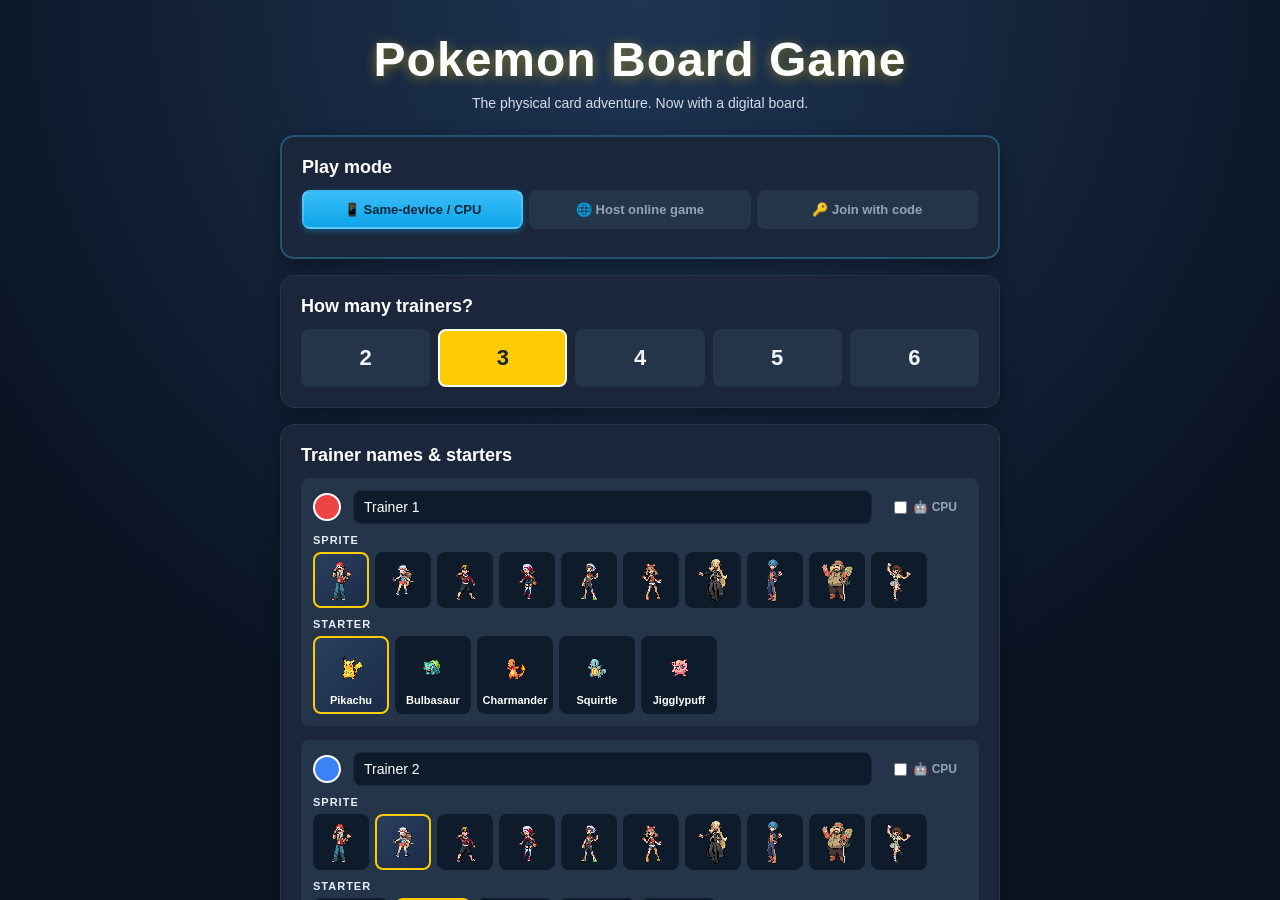
==== index.html @ 0047d7bb "Game flow: legendary spawns, weather, crits, shinies, catch streaks Five new systems aimed at making" ====
<!doctype html>
<html lang="en">
<head>
<meta charset="utf-8" />
<meta name="viewport" content="width=device-width, initial-scale=1, viewport-fit=cover" />
<title>Pokemon Board Game</title>
<link rel="stylesheet" href="styles.css" />
</head>
<body>

<!-- Floating weather banner — toggled by GameUI.renderWeatherBanner() -->
<div id="weatherBanner" hidden>
  <span id="weatherLabel"></span>
  <span class="wx-turns" id="weatherTurns"></span>
</div>

<div id="app" class="screen-setup">

  <!-- =====================  SETUP SCREEN  ===================== -->
  <section id="setup" class="setup">
    <header class="setup-header">
      <h1>Pokemon Board Game</h1>
      <p class="tagline">The physical card adventure. Now with a digital board.</p>
    </header>

    <div class="setup-card mp-card">
      <h2>Play mode</h2>
      <div class="mp-tabs">
        <button type="button" class="mp-tab active" data-mode="local">📱 Same-device / CPU</button>
        <button type="button" class="mp-tab" data-mode="host">🌐 Host online game</button>
        <button type="button" class="mp-tab" data-mode="join">🔑 Join with code</button>
      </div>
      <div id="mpJoinPanel" class="mp-panel" hidden>
        <p class="hint">Enter the 4-letter room code shared by the host.</p>
        <input type="text" id="mpJoinCode" class="mp-code-input" placeholder="ABCD" maxlength="4" />
        <button id="mpJoinBtn" class="primary-btn">Join room</button>
        <p class="hint" id="mpJoinStatus"></p>
      </div>
      <div id="mpHostPanel" class="mp-panel" hidden>
        <p class="hint">You'll get a 4-letter code to share with the other trainers. Up to 6 players (mix human + CPU).</p>
      </div>
    </div>

    <div class="setup-card">
      <h2>How many trainers?</h2>
      <div class="player-count-buttons" id="playerCountButtons">
        <button class="count-btn" data-count="2">2</button>
        <button class="count-btn active" data-count="3">3</button>
        <button class="count-btn" data-count="4">4</button>
        <button class="count-btn" data-count="5">5</button>
        <button class="count-btn" data-count="6">6</button>
      </div>
    </div>

    <div class="setup-card">
      <h2>Trainer names &amp; starters</h2>
      <div id="trainerSetup" class="trainer-setup"></div>
    </div>

    <div class="setup-card">
      <h2>Options</h2>
      <label class="row">
        <input type="checkbox" id="optMusic" checked />
        <span>Background music per area</span>
      </label>
      <label class="row">
        <input type="checkbox" id="optSfx" checked />
        <span>Sound effects (encounters, hits, captures)</span>
      </label>
    </div>

    <div class="setup-actions">
      <button id="loadSaveBtn" class="ghost-btn">Resume last game</button>
      <button id="hallOfFameBtn" class="ghost-btn">Hall of Fame</button>
      <button id="setupFullscreenBtn" class="ghost-btn">⛶ Fullscreen</button>
      <button id="startGameBtn" class="primary-btn">Start adventure</button>
    </div>
  </section>

  <!-- =====================  GAME SCREEN  ===================== -->
  <section id="game" class="game" hidden>
    <div class="topbar">
      <div class="topbar-left">
        <span class="area-pill" id="areaPill">Pallet Town</span>
        <span class="turn-pill" id="turnPill">Turn 1</span>
        <span id="mpRoomPill" class="mp-room-pill" hidden>🌐 <strong id="mpRoomCode"></strong></span>
      </div>
      <div class="topbar-center"></div>
      <div class="topbar-right">
        <button id="fullscreenBtn" class="icon-btn" title="Toggle fullscreen">⛶</button>
        <button id="audioToggle" class="icon-btn" title="Toggle music">♪</button>
        <button id="saveBtn" class="icon-btn" title="Save game">💾</button>
        <button id="quitBtn" class="icon-btn" title="Quit to setup">✕</button>
      </div>
    </div>

    <div class="main">
      <div class="board-pane" id="boardPane">
        <div id="boardWrap" class="board-wrap">
          <svg id="boardSvg" class="board-svg" viewBox="0 0 1000 1000" preserveAspectRatio="xMidYMid meet"></svg>
        </div>
        <div id="mpWaitingBanner" class="mp-waiting" hidden></div>
      </div>

      <aside class="side-pane">
        <div class="trainer-panels" id="trainerPanels"></div>

        <div class="actions" id="actionsBar">
          <button id="rollMoveBtn" class="primary-btn">🎲 Roll the dice</button>
        </div>
        <!-- Manual dice row kept hidden so any code paths that reference it
             still resolve without errors. -->
        <div id="manualDiceRow" hidden>
          <button class="dice-btn" data-roll="1">1</button>
          <button class="dice-btn" data-roll="2">2</button>
          <button class="dice-btn" data-roll="3">3</button>
          <button class="dice-btn" data-roll="4">4</button>
          <button class="dice-btn" data-roll="5">5</button>
          <button class="dice-btn" data-roll="6">6</button>
        </div>
      </aside>
    </div>

    <!-- Hidden but kept for backward-compat with GameUI.log() calls -->
    <div class="logbar" id="logbar" hidden>
      <div class="log" id="log"></div>
    </div>
    <!-- End turn button hidden — auto-advances now -->
    <button id="endTurnBtn" hidden>End turn</button>
    <!-- Per-player card / partyGrid / inv lists — kept hidden for code paths
         that reference them while we transition. -->
    <div hidden>
      <div id="currentPlayerCard"></div>
      <div id="playerStrip"></div>
      <div id="partyGrid"></div>
      <ul id="itemList"></ul>
      <ul id="ballList"></ul>
      <span id="partyCount"></span>
    </div>
  </section>

  <!-- =====================  ENCOUNTER MODAL  ===================== -->
  <div id="encounterModal" class="modal" hidden>
    <div class="modal-card encounter-card">
      <div class="encounter-flash" id="encounterFlash"></div>
      <h2 id="encounterTitle">A wild Pokemon appeared!</h2>
      <div class="encounter-stage">
        <img id="encounterSprite" class="wild-sprite" alt="" />
        <div class="encounter-name" id="encounterName"></div>
        <div class="encounter-types" id="encounterTypes"></div>
        <div id="ballThrowAnim" class="ball-throw" hidden></div>
        <div id="diceRollAnim" class="dice-roll" hidden>?</div>
      </div>
      <div class="encounter-actions">
        <div class="catch-rate-display" id="catchRateDisplay"></div>
        <h3>Throw a ball</h3>
        <div class="ball-row" id="ballRow"></div>
        <button id="encounterAutoRollBtn" class="primary-btn">🎲 Roll the dice</button>
        <button id="encounterFleeBtn" class="ghost-btn">Run away</button>
      </div>
      <div id="encounterResult" class="encounter-result"></div>
    </div>
  </div>

  <!-- =====================  BATTLE MODAL  ===================== -->
  <div id="battleModal" class="modal" hidden>
    <div class="modal-card battle-card">
      <div class="battle-header">
        <img id="battleLeaderSprite" class="battle-leader-sprite" alt="" hidden />
        <div class="battle-header-text">
          <h2 id="battleTitle">Battle</h2>
          <span id="battleSubtitle" class="hint"></span>
        </div>
      </div>

      <div class="battle-arena">
        <div class="combatant opponent">
          <div class="hp-bar">
            <div class="hp-name" id="oppName"></div>
            <div class="hp-track"><div class="hp-fill" id="oppHpFill"></div></div>
            <div class="hp-text" id="oppHpText"></div>
          </div>
          <img id="oppSprite" class="battle-sprite front" alt="" />
        </div>
        <div class="combatant player">
          <img id="playerSprite" class="battle-sprite back" alt="" />
          <div class="hp-bar">
            <div class="hp-name" id="playerName"></div>
            <div class="hp-track"><div class="hp-fill" id="playerHpFill"></div></div>
            <div class="hp-text" id="playerHpText"></div>
          </div>
        </div>
      </div>

      <div class="battle-message" id="battleMessage">Choose a move.</div>

      <div class="battle-actions">
        <div class="move-row" id="moveRow"></div>
        <div class="battle-controls">
          <button id="switchBtn" class="ghost-btn">Switch Pokemon</button>
          <button id="useItemBtn" class="ghost-btn">Use item</button>
          <button id="forfeitBtn" class="ghost-btn">Forfeit</button>
        </div>
        <div id="battleDicePrompt" class="battle-dice" hidden>
          <p class="dice-prompt-text" id="dicePromptText"></p>
          <div class="dice-row big" id="battleDiceRow">
            <button class="dice-btn" data-roll="1">1</button>
            <button class="dice-btn" data-roll="2">2</button>
            <button class="dice-btn" data-roll="3">3</button>
            <button class="dice-btn" data-roll="4">4</button>
            <button class="dice-btn" data-roll="5">5</button>
            <button class="dice-btn" data-roll="6">6</button>
          </div>
        </div>
      </div>

      <div class="battle-team" id="battleTeam"></div>
    </div>
  </div>

  <!-- =====================  TILE INFO MODAL  ===================== -->
  <div id="tileModal" class="modal" hidden>
    <div class="modal-card tile-card">
      <h2 id="tileTitle"></h2>
      <p id="tileDescription"></p>
      <div id="tileBody"></div>
      <div class="tile-actions">
        <button id="tileResolveBtn" class="primary-btn">Resolve</button>
      </div>
    </div>
  </div>

  <!-- =====================  BRANCH MODAL  ===================== -->
  <div id="branchModal" class="modal" hidden>
    <div class="modal-card branch-card">
      <h2>Pick your path</h2>
      <p>The road forks. Both reconverge later but the journey is different.</p>
      <div id="branchOptions" class="branch-options"></div>
    </div>
  </div>

  <!-- =====================  TRADE MODAL  ===================== -->
  <div id="tradeModal" class="modal" hidden>
    <div class="modal-card trade-card">
      <h2>Trade Pokemon</h2>
      <div class="trade-row">
        <div class="trade-half">
          <h3 id="tradeFromName"></h3>
          <p class="hint">Choose one of your Pokemon to offer</p>
          <div id="tradeFromParty" class="party-grid"></div>
        </div>
        <div class="trade-arrows">⇄</div>
        <div class="trade-half">
          <h3>Trade with</h3>
          <div id="tradeTargetSelect" class="trainer-select"></div>
          <p class="hint" id="tradeTargetHint">Pick who to trade with</p>
          <div class="trade-offer-tabs" id="tradeOfferTabs" hidden>
            <button type="button" class="trade-tab active" data-offer="pokemon">Pokemon</button>
            <button type="button" class="trade-tab" data-offer="items">Items / Balls</button>
          </div>
          <div id="tradeTargetParty" class="party-grid"></div>
          <div id="tradeTargetItems" class="item-grid" hidden></div>
        </div>
      </div>
      <div class="trade-actions">
        <button id="tradeCancelBtn" class="ghost-btn">Skip trade</button>
        <button id="tradeForceBtn" class="ghost-btn">Force trade</button>
        <button id="tradeConfirmBtn" class="primary-btn" disabled>Confirm trade</button>
      </div>
    </div>
  </div>

  <!-- ============= TRADE CONFIRM (two-player) ============= -->
  <div id="tradeConfirmModal" class="modal" hidden>
    <div class="modal-card trade-confirm-card">
      <h2 id="tradeConfirmTitle">Are you sure?</h2>
      <p class="hint" id="tradeConfirmSummary"></p>
      <div class="trade-confirm-stage">
        <div class="trade-confirm-side" id="tradeConfirmFromSide"></div>
        <div class="trade-confirm-arrow">⇄</div>
        <div class="trade-confirm-side" id="tradeConfirmTargetSide"></div>
      </div>
      <p class="trade-confirm-note" id="tradeConfirmNote">Both trainers must accept. Either side can decline.</p>
      <div class="trade-confirm-actions">
        <button id="tradeConfirmCancelBtn" class="ghost-btn">Cancel trade</button>
        <button id="tradeConfirmGoBtn" class="primary-btn" disabled>Confirming in 3s</button>
      </div>
    </div>
  </div>

  <!-- =====================  PVP CHOOSE PRIZE  ===================== -->
  <div id="pvpModal" class="modal" hidden>
    <div class="modal-card pvp-card">
      <h2>Trainer battle</h2>
      <p id="pvpIntro"></p>
      <div class="pvp-section">
        <h3>Pick the prize Pokemon</h3>
        <p class="hint">If you lose, this Pokemon goes to your opponent.</p>
        <div id="pvpPrizePicker" class="party-grid"></div>
      </div>
      <div class="pvp-actions">
        <button id="pvpStartBtn" class="primary-btn" disabled>Begin battle</button>
        <button id="pvpCancelBtn" class="ghost-btn">Cancel</button>
      </div>
    </div>
  </div>

  <!-- =====================  EVOLUTION PICKER  ===================== -->
  <div id="evolvePickerModal" class="modal" hidden>
    <div class="modal-card evolve-picker-card">
      <h2>Rare Candy · Pick a Pokemon to evolve or boost</h2>
      <p class="hint">Pokemon with a next evolution evolve. Pokemon that have peaked get a +25% HP / move power boost (stackable).</p>
      <div id="evolvePickerGrid" class="evolve-grid"></div>
      <div class="modal-actions">
        <button id="evolvePickerCancel" class="ghost-btn">Cancel</button>
      </div>
    </div>
  </div>

  <!-- =====================  EVOLUTION ANIMATION  ===================== -->
  <div id="evolveAnimModal" class="modal" hidden>
    <div class="modal-card evolve-anim-card">
      <h2 id="evolveAnimTitle">What?</h2>
      <div class="evolve-stage">
        <div class="evolve-sprite-wrap">
          <img id="evolveSpriteBefore" class="evolve-sprite" alt="" />
          <img id="evolveSpriteAfter" class="evolve-sprite evolve-sprite-after" alt="" />
          <div class="evolve-flash"></div>
        </div>
        <div id="evolveAnimMessage" class="evolve-anim-message"></div>
      </div>
    </div>
  </div>

  <!-- =====================  TILE EDITOR  ===================== -->
  <div id="tileEditModal" class="modal" hidden>
    <div class="modal-card tile-edit-card">
      <h2 id="tileEditTitle">Edit tile</h2>
      <p class="hint" id="tileEditHint"></p>
      <div class="tile-edit-grid">
        <label>Type
          <select id="tileEditType">
            <option value="pokemon">Wild encounter (random)</option>
            <option value="specific">Specific Pokemon</option>
            <option value="item">Item (draw 2)</option>
            <option value="pokeball">Pokeball (draw 3)</option>
            <option value="masterball">Master Ball</option>
            <option value="trade">Trade</option>
            <option value="pokecentre">Pokemon Center (heal)</option>
            <option value="fainted">Fainted (back to PC)</option>
            <option value="gym">Gym battle</option>
            <option value="battle">PvP battle</option>
            <option value="branch">Branch (path fork)</option>
          </select>
        </label>
        <label>Area
          <select id="tileEditArea">
            <option value="pallet">Pallet Town</option>
            <option value="seafoam">Seafoam Islands</option>
            <option value="safari">Safari Zone</option>
            <option value="temple">Ancient Temple</option>
          </select>
        </label>
        <label id="tileEditSpeciesRow" hidden>Specific Pokemon
          <select id="tileEditSpecies"></select>
        </label>
        <label id="tileEditLeaderRow" hidden>Gym Leader
          <select id="tileEditLeader">
            <option value="brock">Brock</option>
            <option value="misty">Misty</option>
            <option value="blaine">Blaine</option>
            <option value="giovanni">Giovanni</option>
          </select>
        </label>
        <label id="tileEditBranchRow" hidden>Branch target tile IDs (comma sep, 2 IDs)
          <input id="tileEditBranchTo" type="text" placeholder="e.g. 36, 41" />
        </label>
        <label id="tileEditBranchLabelsRow" hidden>Branch labels (comma sep)
          <input id="tileEditBranchLabels" type="text" placeholder="Lower path, Upper path" />
        </label>
        <label>joinNext (skip to this tile after, optional)
          <input id="tileEditJoinNext" type="number" placeholder="e.g. 46" />
        </label>
        <label>Position X / Y
          <span style="display:flex;gap:6px;">
            <input id="tileEditX" type="number" style="width:80px;" />
            <input id="tileEditY" type="number" style="width:80px;" />
          </span>
        </label>
      </div>
      <div class="modal-actions">
        <button id="tileEditDelete" class="ghost-btn" style="color:#f87171;">Delete tile</button>
        <button id="tileEditCancel" class="ghost-btn">Cancel</button>
        <button id="tileEditSave" class="primary-btn">Save</button>
      </div>
    </div>
  </div>

  <!-- =====================  HALL OF FAME  ===================== -->
  <div id="hofModal" class="modal" hidden>
    <div class="modal-card hof-card">
      <h2>Hall of Fame</h2>
      <div id="hofList" class="hof-list"></div>
      <div class="hof-actions">
        <button id="hofCloseBtn" class="primary-btn">Close</button>
      </div>
    </div>
  </div>

  <!-- =====================  ITEM PICKER  ===================== -->
  <div id="itemPickerModal" class="modal" hidden>
    <div class="modal-card item-picker-card">
      <h2 id="itemPickerTitle">Pick an item</h2>
      <p class="hint" id="itemPickerHint"></p>
      <div id="itemPickerGrid" class="item-grid"></div>
      <div class="modal-actions">
        <button id="itemPickerCancel" class="ghost-btn">Cancel</button>
      </div>
    </div>
  </div>

  <!-- =====================  CARD DRAW REVEAL  ===================== -->
  <div id="drawModal" class="modal" hidden>
    <div class="modal-card draw-card">
      <h2 id="drawTitle">You drew...</h2>
      <div id="drawReveal" class="draw-reveal"></div>
      <div class="modal-actions">
        <button id="drawContinueBtn" class="primary-btn">Continue</button>
      </div>
    </div>
  </div>

  <!-- =====================  RELEASE / GOODBYE  ===================== -->
  <div id="releaseModal" class="modal" hidden>
    <div class="modal-card release-card">
      <h2 id="releaseTitle">Say goodbye?</h2>
      <div class="release-stage">
        <div class="release-sparkle"></div>
        <img id="releaseSprite" class="release-sprite" alt="" />
        <div class="release-tear">💧</div>
      </div>
      <p class="release-message" id="releaseMessage"></p>
      <div class="release-reward" id="releaseReward"></div>
      <div id="releaseBonus" class="release-bonus" hidden></div>
      <div class="release-actions">
        <button id="releaseCancelBtn" class="ghost-btn">Keep them</button>
        <button id="releaseGoBtn" class="primary-btn release-go">Release</button>
      </div>
    </div>
  </div>

  <!-- =====================  OUT OF BALLS POPUP  ===================== -->
  <div id="noBallsModal" class="modal" hidden>
    <div class="modal-card no-balls-card">
      <h2>🥲 Out of Pokeballs!</h2>
      <p class="no-balls-message" id="noBallsMessage"></p>
    </div>
  </div>

  <!-- =====================  FAINTED POPUP  ===================== -->
  <div id="faintedModal" class="modal" hidden>
    <div class="modal-card fainted-card">
      <h2>💔 All Pokemon fainted!</h2>
      <div class="fainted-stage">
        <img id="faintedSprite" class="fainted-sprite" alt="" />
        <div class="fainted-label">× FAINTED ×</div>
      </div>
      <p class="fainted-message" id="faintedMessage"></p>
    </div>
  </div>

  <!-- =====================  VICTORY  ===================== -->
  <div id="victoryModal" class="modal" hidden>
    <div class="modal-card victory-card">
      <h1>HALL OF FAME</h1>
      <p class="winner-name" id="winnerName"></p>
      <p class="hint">Defeated Giovanni and entered the Hall of Fame</p>
      <div class="winner-team" id="winnerTeam"></div>
      <div class="modal-actions">
        <button id="victoryContinueBtn" class="primary-btn">Return to title</button>
      </div>
    </div>
  </div>

</div>

<audio id="bgMusic" loop preload="none"></audio>
<audio id="sfx" preload="none"></audio>

<script src="js/data.js"></script>
<script src="js/state.js"></script>
<script src="js/audio.js"></script>
<script src="js/board.js"></script>
<script src="js/ui.js"></script>
<script src="js/encounter.js"></script>
<script src="js/battle.js"></script>
<script src="js/items.js"></script>
<script src="js/trade.js"></script>
<script src="js/game.js"></script>
<script src="js/cpu.js"></script>
<script src="js/mp.js"></script>
<script src="js/main.js"></script>

</body>
</html>
---- styles.css ----
/* =========================================================
   POKEMON BOARD GAME
   Local web app served on port 5995
   No external CSS dependencies. One stylesheet.
========================================================= */

:root {
  --bg: #0d1b2a;
  --bg-2: #1b263b;
  --bg-3: #243549;
  --ink: #f1f5f9;
  --ink-dim: #94a3b8;
  --pop: #ffcb05;
  --pop-2: #3b4cca;
  --pop-3: #cc0000;
  --grass: #78c850;
  --water: #6890f0;
  --fire: #f08030;
  --electric: #f8d030;
  --psychic: #f85888;
  --ice: #98d8d8;
  --rock: #b8a038;
  --ground: #e0c068;
  --bug: #a8b820;
  --ghost: #705898;
  --dragon: #7038f8;
  --dark: #705848;
  --steel: #b8b8d0;
  --fairy: #ee99ac;
  --normal: #a8a878;
  --poison: #a040a0;
  --fighting: #c03028;
  --flying: #a890f0;
  --pallet: #7ed957;
  --seafoam: #5bc0eb;
  --safari: #d9a85c;
  --temple: #a86fce;
  --shadow: 0 6px 18px rgba(0,0,0,0.35);
  --shadow-2: 0 10px 28px rgba(0,0,0,0.45);
  --radius: 14px;
  --radius-sm: 8px;
  --font-display: 'Press Start 2P', 'Courier New', monospace;
  --font-body: -apple-system, BlinkMacSystemFont, 'Segoe UI', Roboto, sans-serif;
}

* { box-sizing: border-box; }
html, body { margin: 0; padding: 0; height: 100%; }
[hidden] { display: none !important; }
body {
  background: radial-gradient(circle at 50% 0%, #1e3554 0%, #0a1322 70%);
  color: var(--ink);
  font-family: var(--font-body);
  overflow: hidden;
}

/* Use dynamic viewport height (dvh) so the mobile / tablet URL bar doesn't
   clip the bottom of the layout. Falls back to vh on older browsers. */
#app {
  width: 100vw;
  height: 100vh;
  height: 100dvh;
  display: flex;
  flex-direction: column;
}

/* ============== SETUP SCREEN ============== */
.setup {
  width: 100%;
  height: 100%;
  display: flex;
  flex-direction: column;
  align-items: center;
  padding: 32px 16px calc(48px + env(safe-area-inset-bottom));
  overflow-y: auto;
  -webkit-overflow-scrolling: touch;
}
.setup-header { text-align: center; margin-bottom: 24px; }
.setup-header h1 {
  font-size: 48px;
  margin: 0 0 8px;
  color: #ffffff;
  text-shadow: 0 2px 12px rgba(255,203,5,0.45);
  letter-spacing: 1px;
}
.tagline { color: #d4dceb; margin: 0; font-size: 14px; }

.setup-card {
  width: min(720px, 92vw);
  background: var(--bg-2);
  border: 1px solid var(--bg-3);
  border-radius: var(--radius);
  padding: 20px;
  margin-bottom: 16px;
  box-shadow: var(--shadow);
}
.setup-card h2 { margin: 0 0 12px; font-size: 18px; color: #ffffff; }
.setup-card .trainer-pick-section h4 { color: #e8eef7; }
.starter-pick span, .trainer-sprite-pick { color: #ffffff; }
.trainer-name-input { color: #ffffff !important; }

.player-count-buttons {
  display: flex;
  gap: 8px;
  flex-wrap: wrap;
}
.count-btn {
  flex: 1;
  min-width: 56px;
  padding: 14px 10px;
  background: var(--bg-3);
  color: var(--ink);
  border: 2px solid transparent;
  border-radius: var(--radius-sm);
  font-size: 22px;
  font-weight: bold;
  cursor: pointer;
  transition: all 0.15s;
}
.count-btn:hover { background: #2f4565; }
.count-btn.active {
  background: var(--pop);
  color: #1b263b;
  border-color: #fff;
}

.trainer-setup {
  display: flex;
  flex-direction: column;
  gap: 14px;
}
.trainer-row-v {
  background: var(--bg-3);
  padding: 12px;
  border-radius: var(--radius-sm);
  display: flex;
  flex-direction: column;
  gap: 10px;
}
.trainer-row-header { display: flex; align-items: center; gap: 12px; }
.trainer-color {
  width: 28px;
  height: 28px;
  border-radius: 50%;
  border: 2px solid #fff;
  flex-shrink: 0;
}
.trainer-name-input {
  flex: 1;
  background: var(--bg);
  border: 1px solid var(--bg-2);
  color: var(--ink);
  padding: 8px 10px;
  border-radius: var(--radius-sm);
  font-size: 14px;
}
.trainer-pick-section h4 {
  margin: 0 0 6px;
  font-size: 11px;
  color: var(--ink-dim);
  text-transform: uppercase;
  letter-spacing: 1px;
}
.trainer-sprite-grid, .starter-grid {
  display: flex;
  gap: 6px;
  flex-wrap: wrap;
}
.trainer-sprite-pick {
  background: var(--bg);
  border: 2px solid transparent;
  border-radius: var(--radius-sm);
  padding: 4px;
  cursor: pointer;
  width: 56px;
  height: 56px;
  display: flex;
  align-items: center;
  justify-content: center;
  transition: all 0.1s;
}
.trainer-sprite-pick:hover { background: #1c2f4a; transform: translateY(-2px); }
.trainer-sprite-pick.selected { border-color: var(--pop); background: linear-gradient(135deg, #2a3e5e, #1a2c47); }
.trainer-sprite-pick img { width: 100%; height: 100%; image-rendering: pixelated; object-fit: contain; }

.starter-pick {
  background: var(--bg);
  border: 2px solid transparent;
  border-radius: var(--radius-sm);
  padding: 6px;
  cursor: pointer;
  width: 76px;
  display: flex;
  flex-direction: column;
  align-items: center;
  gap: 2px;
  transition: all 0.1s;
}
.starter-pick:hover { background: #1c2f4a; transform: translateY(-2px); }
.starter-pick.selected { border-color: var(--pop); background: linear-gradient(135deg, #2a3e5e, #1a2c47); }
.starter-pick img { width: 48px; height: 48px; image-rendering: pixelated; object-fit: contain; }
.starter-pick span { font-size: 11px; font-weight: bold; }

/* Player card showing trainer sprite */
.cp-trainer-img {
  width: 56px;
  height: 56px;
  image-rendering: pixelated;
  background: rgba(0,0,0,0.3);
  border-radius: 8px;
  padding: 2px;
}
.player-chip-img { width: 22px; height: 22px; image-rendering: pixelated; vertical-align: middle; margin-right: 4px; }

.row { display: flex; align-items: center; gap: 10px; padding: 6px 0; }

.setup-actions {
  display: flex;
  gap: 12px;
  margin-top: 16px;
  width: min(720px, 92vw);
}
.primary-btn {
  flex: 1;
  background: linear-gradient(180deg, var(--pop) 0%, #ff8800 100%);
  color: #1b263b;
  font-size: 18px;
  font-weight: bold;
  border: none;
  padding: 16px;
  border-radius: var(--radius-sm);
  cursor: pointer;
  box-shadow: var(--shadow);
  transition: transform 0.1s;
}
.primary-btn:hover:not(:disabled) { transform: translateY(-2px); }
.primary-btn:disabled { opacity: 0.4; cursor: not-allowed; }

.ghost-btn {
  background: var(--bg-3);
  color: var(--ink);
  font-size: 14px;
  border: 1px solid #3a516e;
  padding: 12px 16px;
  border-radius: var(--radius-sm);
  cursor: pointer;
  transition: background 0.15s;
}
.ghost-btn:hover { background: #344a6a; }

.icon-btn {
  background: transparent;
  color: var(--ink);
  border: 1px solid var(--bg-3);
  width: 36px;
  height: 36px;
  border-radius: 50%;
  cursor: pointer;
  font-size: 16px;
  display: inline-flex;
  align-items: center;
  justify-content: center;
}
.icon-btn:hover { background: var(--bg-3); }

/* ============== GAME SCREEN ============== */
.game { display: flex; flex-direction: column; height: 100%; }
.topbar {
  height: 48px;
  background: linear-gradient(180deg, #18253a, #0e1828);
  display: flex;
  align-items: center;
  justify-content: space-between;
  padding: 0 12px;
  border-bottom: 1px solid var(--bg-3);
  flex-shrink: 0;
}
.topbar-left, .topbar-right { display: flex; gap: 10px; align-items: center; }
.game-title { font-weight: bold; color: var(--pop); letter-spacing: 0.5px; }
.area-pill, .turn-pill {
  padding: 4px 12px;
  border-radius: 999px;
  font-size: 12px;
  background: var(--bg-3);
  color: var(--ink);
}
.area-pill { background: linear-gradient(90deg, var(--pallet), var(--seafoam)); color: #102338; font-weight: bold; }

.main {
  flex: 1;
  display: grid;
  grid-template-columns: minmax(0, 1fr) 520px;
  overflow: hidden;
  min-height: 0;
}

/* BOARD PANE */
.board-pane {
  background: radial-gradient(circle at 50% 50%, #14253a 0%, #06101e 100%);
  padding: 16px;
  display: flex;
  align-items: center;
  justify-content: center;
  overflow: hidden;
  position: relative;
  cursor: pointer;
}
.board-pane.can-roll::after {
  content: "👆 Tap board to roll";
  position: absolute;
  bottom: 12px;
  left: 50%;
  transform: translateX(-50%);
  background: linear-gradient(180deg, var(--pop), #ff8800);
  color: var(--bg);
  padding: 6px 14px;
  border-radius: 99px;
  font-size: 12px;
  font-weight: bold;
  letter-spacing: 0.5px;
  pointer-events: none;
  box-shadow: 0 4px 12px rgba(255,156,0,0.45);
  animation: tapHint 1.4s ease-in-out infinite;
  z-index: 5;
}
@keyframes tapHint {
  0%, 100% { transform: translateX(-50%) translateY(0); opacity: 1; }
  50%      { transform: translateX(-50%) translateY(-4px); opacity: 0.75; }
}
.board-wrap {
  width: 100%;
  height: 100%;
  max-width: 100%;
  max-height: 100%;
  display: flex;
  align-items: center;
  justify-content: center;
}
.board-svg {
  width: 100%;
  height: 100%;
  display: block;
}

/* SIDE PANE — outer flex container; only the inner panel list scrolls,
   the action bar is always pinned at the bottom. */
.side-pane {
  background: linear-gradient(180deg, #14253a, #0e1828);
  border-left: 1px solid var(--bg-3);
  display: flex;
  flex-direction: column;
  overflow: hidden;
  padding: 10px;
  gap: 10px;
  min-height: 0;
}

.player-strip { display: flex; gap: 6px; flex-wrap: wrap; }
.player-chip {
  background: var(--bg-3);
  padding: 4px 10px;
  border-radius: 999px;
  font-size: 11px;
  border: 2px solid transparent;
  cursor: pointer;
  display: flex;
  align-items: center;
  gap: 6px;
}
.player-chip .dot { width: 10px; height: 10px; border-radius: 50%; }
.player-chip.active { border-color: var(--pop); background: linear-gradient(180deg, #2a3e5e, #1b2c47); }

.current-player {
  background: linear-gradient(135deg, #1d3556, #14253a);
  padding: 12px;
  border-radius: var(--radius);
  border: 1px solid var(--bg-3);
  display: flex;
  align-items: center;
  gap: 12px;
}
.cp-color { width: 32px; height: 32px; border-radius: 50%; border: 2px solid #fff; flex-shrink: 0; }
.cp-name { font-weight: bold; font-size: 16px; }
.cp-pos { font-size: 12px; color: var(--ink-dim); margin-top: 2px; }

.section-header { display: flex; justify-content: space-between; align-items: baseline; padding: 0 4px; }
.section-header h3 { margin: 0; font-size: 13px; color: var(--ink-dim); text-transform: uppercase; letter-spacing: 1px; }
.hint { font-size: 11px; color: var(--ink-dim); }

.party-grid {
  display: grid;
  grid-template-columns: repeat(3, 1fr);
  gap: 6px;
}
.party-card {
  background: linear-gradient(135deg, #2a3e5e, #1a2c47);
  border: 1px solid #3a516e;
  border-radius: var(--radius-sm);
  padding: 6px 4px 4px;
  text-align: center;
  cursor: pointer;
  transition: transform 0.1s;
  position: relative;
  min-height: 110px;
}
.party-card:hover { transform: translateY(-2px); border-color: var(--pop); }
.party-card:hover .pc-btn { opacity: 1; }
.party-card.fainted { opacity: 0.45; filter: grayscale(80%); }
.party-card.selected { border-color: var(--pop); box-shadow: 0 0 0 2px var(--pop); }
.party-card.battle-slot { border-color: var(--pop); box-shadow: inset 0 0 0 1px rgba(255,203,5,0.4); }
.party-card.battle-slot.empty { border-color: rgba(255,203,5,0.4); }
.battle-slot-badge {
  position: absolute;
  top: -6px;
  left: -6px;
  background: var(--pop);
  color: var(--bg);
  width: 18px;
  height: 18px;
  border-radius: 50%;
  font-size: 10px;
  font-weight: bold;
  display: flex;
  align-items: center;
  justify-content: center;
  z-index: 2;
  border: 1px solid var(--bg);
}
.pc-btn {
  background: rgba(0,0,0,0.6);
  color: #fff;
  border: 1px solid rgba(255,255,255,0.2);
  border-radius: 3px;
  font-size: 9px;
  padding: 2px 4px;
  cursor: pointer;
  opacity: 0;
  transition: opacity 0.15s, background 0.1s;
  display: flex;
  align-items: center;
  justify-content: center;
}
.pc-btn:hover { background: var(--pop); color: var(--bg); }
/* Drag handle and drag-drop visual state */
.party-card.draggable { cursor: grab; }
.party-card.draggable:active { cursor: grabbing; }
.drag-handle {
  position: absolute;
  top: 2px;
  right: 2px;
  color: rgba(255,255,255,0.4);
  font-size: 10px;
  letter-spacing: -1px;
  cursor: grab;
  pointer-events: none;
  opacity: 0;
  transition: opacity 0.15s;
  user-select: none;
}
.party-card:hover .drag-handle { opacity: 1; }
.party-card.dragging { opacity: 0.35; }
.party-card.drag-over {
  outline: 2px dashed var(--pop);
  outline-offset: 2px;
  background: linear-gradient(135deg, #3d5a82, #243d5e);
}
.pc-discard {
  position: absolute;
  bottom: 2px;
  right: 2px;
  width: 16px;
  height: 16px;
  background: rgba(220,38,38,0.7);
  font-size: 9px;
  z-index: 3;
}
.pc-discard:hover { background: #dc2626; }
.party-card img {
  width: 100%;
  height: 56px;
  object-fit: contain;
  image-rendering: pixelated;
}
.party-card .pc-name {
  font-size: 10px;
  font-weight: bold;
  margin-top: 2px;
  white-space: nowrap;
  overflow: hidden;
  text-overflow: ellipsis;
}
.party-card .pc-hp {
  height: 4px;
  background: #2a1d2e;
  border-radius: 2px;
  overflow: hidden;
  margin-top: 2px;
}
.party-card .pc-hp-fill {
  height: 100%;
  background: linear-gradient(90deg, #4ade80, #84cc16);
}
.party-card .pc-hp-fill.mid { background: linear-gradient(90deg, #facc15, #eab308); }
.party-card .pc-hp-fill.low { background: linear-gradient(90deg, #f87171, #dc2626); }
.party-card .pc-types {
  display: flex;
  gap: 2px;
  justify-content: center;
  margin-top: 2px;
}
.party-card .type-pill {
  font-size: 8px;
  padding: 1px 4px;
  border-radius: 4px;
  color: #fff;
  text-shadow: 0 1px 0 rgba(0,0,0,0.3);
}

.party-card.empty {
  background: rgba(255,255,255,0.04);
  border: 1px dashed #3a516e;
  cursor: default;
  display: flex;
  align-items: center;
  justify-content: center;
  color: var(--ink-dim);
  font-size: 18px;
}

.inventory { display: grid; grid-template-columns: 1fr 1fr; gap: 8px; }
.inventory-block {
  background: var(--bg-3);
  padding: 10px;
  border-radius: var(--radius-sm);
}
.inventory-block h4 {
  margin: 0 0 6px;
  font-size: 11px;
  color: var(--ink-dim);
  text-transform: uppercase;
  letter-spacing: 1px;
}
.inv-list { list-style: none; margin: 0; padding: 0; max-height: 140px; overflow-y: auto; }
.inv-list li {
  display: flex;
  justify-content: space-between;
  align-items: center;
  font-size: 12px;
  padding: 3px 0;
  border-bottom: 1px solid rgba(255,255,255,0.05);
}
.inv-list .inv-name {
  display: inline-flex;
  align-items: center;
  gap: 6px;
}
.inv-list .inv-sprite {
  width: 22px;
  height: 22px;
  image-rendering: pixelated;
  flex-shrink: 0;
}
.inv-list .count {
  background: var(--bg);
  padding: 1px 6px;
  border-radius: 99px;
  font-size: 11px;
  font-weight: bold;
}
.inv-list .use {
  background: var(--pop);
  color: var(--bg);
  border: none;
  padding: 2px 6px;
  border-radius: 4px;
  font-size: 10px;
  font-weight: bold;
  cursor: pointer;
  margin-left: 4px;
}

.actions {
  display: flex;
  flex-direction: column;
  gap: 8px;
  margin-top: auto;
}
.dice-row {
  display: flex;
  gap: 4px;
  flex-wrap: wrap;
}
.dice-row.big { gap: 8px; }
.dice-btn {
  background: linear-gradient(180deg, #fff, #d4d4d4);
  color: #1b263b;
  border: 2px solid #1b263b;
  border-radius: 8px;
  width: 38px;
  height: 38px;
  font-size: 16px;
  font-weight: bold;
  cursor: pointer;
  box-shadow: inset 0 -3px 0 rgba(0,0,0,0.15);
  transition: transform 0.08s;
}
.dice-row.big .dice-btn {
  width: 56px;
  height: 56px;
  font-size: 22px;
}
.dice-btn:hover { transform: translateY(-1px); }
.dice-btn:active { transform: translateY(1px); box-shadow: inset 0 1px 0 rgba(0,0,0,0.2); }
.dice-btn:disabled { opacity: 0.3; cursor: not-allowed; }

/* LOG BAR */
.logbar {
  height: 88px;
  background: linear-gradient(180deg, #0e1828, #050c16);
  border-top: 1px solid var(--bg-3);
  padding: 8px 12px;
  overflow-y: auto;
  flex-shrink: 0;
}
.log { font-size: 12px; line-height: 1.5; }
.log .entry { padding: 2px 0; }
.log .entry .actor { color: var(--pop); font-weight: bold; }
.log .entry .system { color: var(--ink-dim); font-style: italic; }
.log .entry.crit { color: var(--pop); }
.log .entry.win { color: #4ade80; font-weight: bold; }
.log .entry.lose { color: #f87171; }

/* ============== MODAL ============== */
.modal {
  position: fixed;
  inset: 0;
  background: rgba(0,0,0,0.7);
  backdrop-filter: blur(4px);
  display: flex;
  align-items: center;
  justify-content: center;
  z-index: 100;
  animation: modalIn 0.2s ease;
}
@keyframes modalIn {
  from { opacity: 0; }
  to { opacity: 1; }
}
.modal-card {
  background: linear-gradient(180deg, #1f3454, #14253a);
  border: 2px solid var(--pop);
  border-radius: var(--radius);
  padding: 24px;
  width: min(640px, 92vw);
  max-height: 90vh;
  overflow-y: auto;
  box-shadow: var(--shadow-2);
  animation: cardIn 0.25s cubic-bezier(0.34, 1.56, 0.64, 1);
}
@keyframes cardIn {
  from { transform: scale(0.9) translateY(20px); opacity: 0; }
  to { transform: scale(1) translateY(0); opacity: 1; }
}
.modal-card h2 { margin-top: 0; color: var(--pop); }
.modal-actions, .tile-actions, .pvp-actions, .victory-card .modal-actions {
  display: flex;
  gap: 10px;
  margin-top: 16px;
  justify-content: flex-end;
}

/* ENCOUNTER */
.encounter-card { max-width: 560px; text-align: center; }
.encounter-flash {
  position: absolute;
  inset: 0;
  background: radial-gradient(circle, rgba(255,203,5,0.2) 0%, transparent 70%);
  pointer-events: none;
  animation: flash 1s ease;
}
@keyframes flash { 0% { opacity: 0; } 50% { opacity: 1; } 100% { opacity: 0; } }
.encounter-stage {
  position: relative;
  background: linear-gradient(180deg, #4a7c3a 0%, #2a4a1a 100%);
  background-size: cover;
  background-position: center;
  border: 3px solid var(--bg);
  border-radius: var(--radius);
  padding: 20px;
  margin: 16px 0;
  overflow: hidden;
  min-height: 220px;
}
/* Region backdrops — tile the texture and add gradient overlay for sprite contrast */
.encounter-stage.region-pallet {
  background-image: linear-gradient(180deg, rgba(50,100,40,0.0), rgba(20,60,15,0.3)), url('assets/grass2.png');
  background-repeat: repeat;
  background-size: auto;
}
.encounter-stage.region-seafoam {
  background-image: linear-gradient(180deg, rgba(40,80,150,0.0), rgba(10,30,80,0.4)), url('assets/water.png');
  background-repeat: repeat;
  background-size: auto;
}
.encounter-stage.region-safari {
  background-image: linear-gradient(180deg, rgba(80,60,30,0.0), rgba(50,30,10,0.3)), url('assets/cave2.png');
  background-repeat: repeat;
  background-size: auto;
}
.encounter-stage.region-temple {
  background-image: linear-gradient(180deg, rgba(20,30,80,0.2), rgba(5,10,40,0.5)), url('assets/night grass.png');
  background-repeat: repeat;
  background-size: auto;
}
.wild-sprite { filter: drop-shadow(0 6px 12px rgba(0,0,0,0.6)); }
/* Pokeball throw + wiggle animation */
.ball-throw {
  position: absolute;
  width: 32px;
  height: 32px;
  border-radius: 50%;
  background: linear-gradient(180deg, #ff3030 0%, #ff3030 48%, #1a1a1a 48%, #1a1a1a 52%, #f5f5f5 52%, #f5f5f5 100%);
  border: 2px solid #1a1a1a;
  box-shadow: 0 4px 8px rgba(0,0,0,0.4), inset 0 -2px 4px rgba(0,0,0,0.3), inset 0 2px 3px rgba(255,255,255,0.4);
  pointer-events: none;
  z-index: 5;
  bottom: 30px;
  left: 30px;
}
.ball-throw::after {
  content: '';
  position: absolute;
  top: 50%;
  left: 50%;
  width: 10px;
  height: 10px;
  margin: -5px 0 0 -5px;
  border-radius: 50%;
  background: #f5f5f5;
  border: 2px solid #1a1a1a;
  box-shadow: inset 0 0 0 1px #888;
}
@keyframes ballThrowArc {
  0%   { left: 30px; bottom: 30px; transform: rotate(0deg) scale(1); opacity: 0; }
  10%  { opacity: 1; }
  50%  { left: calc(50% - 16px); bottom: 70%; transform: rotate(540deg) scale(1.1); }
  100% { left: calc(50% - 16px); bottom: 50%; transform: rotate(1080deg) scale(1); opacity: 1; }
}
@keyframes ballWiggle {
  0%, 100% { transform: rotate(0deg); }
  25%      { transform: rotate(-30deg); }
  75%      { transform: rotate(30deg); }
}
@keyframes ballBreak {
  0%   { transform: scale(1); opacity: 1; }
  50%  { transform: scale(1.4); opacity: 0.8; }
  100% { transform: scale(2.2); opacity: 0; }
}
@keyframes ballGoldGlow {
  0%   { box-shadow: 0 0 4px #ffcb05, 0 4px 8px rgba(0,0,0,0.4); transform: scale(1); }
  60%  { box-shadow: 0 0 28px #ffcb05, 0 0 50px rgba(255,203,5,0.6), 0 4px 8px rgba(0,0,0,0.4); transform: scale(1.15); }
  100% { box-shadow: 0 0 16px #ffcb05, 0 0 32px rgba(255,203,5,0.4), 0 4px 8px rgba(0,0,0,0.4); transform: scale(1); }
}
.ball-throw.throwing {
  animation: ballThrowArc 0.4s ease-out forwards;
}
.ball-throw.wiggling {
  left: calc(50% - 16px);
  bottom: 50%;
  animation: ballWiggle 0.32s ease-in-out;
}
.ball-throw.caught {
  left: calc(50% - 16px);
  bottom: 50%;
  background: linear-gradient(180deg, #ffcb05 0%, #ffcb05 48%, #1a1a1a 48%, #1a1a1a 52%, #f5f5f5 52%, #f5f5f5 100%);
  animation: ballGoldGlow 0.6s ease-out forwards;
}
.ball-throw.broken {
  left: calc(50% - 16px);
  bottom: 50%;
  animation: ballBreak 0.4s ease-out forwards;
}

/* Dice roll animation overlay */
.dice-roll {
  position: absolute;
  top: 50%;
  right: 16px;
  left: auto;
  width: 72px;
  height: 72px;
  margin: -36px 0 0 0;
  background: linear-gradient(180deg, #ffffff 0%, #e0e0e0 100%);
  color: #1b263b;
  border: 4px solid #1b263b;
  border-radius: 14px;
  font-size: 44px;
  font-weight: 900;
  font-family: 'Press Start 2P', system-ui, monospace;
  display: flex;
  align-items: center;
  justify-content: center;
  box-shadow: 0 8px 20px rgba(0,0,0,0.5), inset 0 -4px 0 rgba(0,0,0,0.15);
  pointer-events: none;
  z-index: 10;
  text-shadow: 0 2px 0 rgba(0,0,0,0.1);
}
@keyframes diceTumble {
  0%   { transform: scale(0.4) rotate(0deg); opacity: 0; }
  20%  { transform: scale(1.1) rotate(180deg); opacity: 1; }
  40%  { transform: scale(0.95) rotate(360deg); }
  60%  { transform: scale(1.05) rotate(540deg); }
  80%  { transform: scale(0.98) rotate(720deg); }
  100% { transform: scale(1) rotate(720deg); }
}
@keyframes diceSettle {
  0%   { transform: scale(1.4); box-shadow: 0 0 32px var(--pop), 0 8px 20px rgba(0,0,0,0.5); }
  100% { transform: scale(1);   box-shadow: 0 0 16px var(--pop), 0 8px 20px rgba(0,0,0,0.5); }
}
.dice-roll.tumbling { animation: diceTumble 0.42s ease-out forwards; }
.dice-roll.settled {
  animation: diceSettle 0.18s ease-out forwards;
  background: linear-gradient(180deg, #ffcb05 0%, #ff8800 100%);
  color: #1b263b;
  border-color: #1b263b;
}

/* Wild Pokemon sprite — shrink into ball / escape off-frame */
@keyframes wildShrinkPoof {
  0%   { transform: scale(1) translate(0, 0); opacity: 1; filter: brightness(1); }
  30%  { transform: scale(0.6) translate(0, 30%); opacity: 0.9; filter: brightness(2) hue-rotate(-30deg); }
  70%  { transform: scale(0.15) translate(0, 50%); opacity: 0.5; filter: brightness(4) hue-rotate(-60deg); }
  100% { transform: scale(0) translate(0, 60%); opacity: 0; filter: brightness(6); }
}
@keyframes wildReappear {
  0%   { transform: scale(0); opacity: 0; }
  60%  { transform: scale(1.2); opacity: 1; }
  100% { transform: scale(1); opacity: 1; }
}
@keyframes wildRunOff {
  0%   { transform: translate(0, 0) scale(1); opacity: 1; }
  30%  { transform: translate(-10%, -8px) scale(1); opacity: 1; }
  100% { transform: translate(180%, -20px) scale(0.7) rotate(8deg); opacity: 0; }
}
.wild-sprite { transition: transform 0.2s; }
.wild-sprite.shrinking { animation: wildShrinkPoof 0.28s ease-in forwards; }
.wild-sprite.reappearing { animation: wildReappear 0.22s ease-out forwards; }
.wild-sprite.running-off { animation: wildRunOff 0.5s ease-in forwards; }
.wild-sprite {
  width: 144px;
  height: 144px;
  image-rendering: pixelated;
  filter: drop-shadow(0 4px 8px rgba(0,0,0,0.5));
}
.encounter-name { font-size: 22px; font-weight: bold; margin-top: 8px; }
.encounter-types { display: flex; gap: 4px; justify-content: center; margin-top: 4px; }
.type-pill {
  display: inline-block;
  padding: 2px 10px;
  border-radius: 99px;
  font-size: 11px;
  font-weight: bold;
  color: #fff;
  text-shadow: 0 1px 0 rgba(0,0,0,0.3);
  text-transform: uppercase;
}
.ball-row {
  display: flex;
  gap: 8px;
  justify-content: center;
  flex-wrap: wrap;
  margin: 12px 0;
}
.ball-btn {
  background: linear-gradient(180deg, var(--bg-3), var(--bg-2));
  color: var(--ink);
  border: 2px solid var(--bg);
  border-radius: 8px;
  padding: 8px 12px;
  cursor: pointer;
  display: flex;
  align-items: center;
  gap: 6px;
  font-size: 13px;
}
.ball-btn .ball-icon { width: 24px; height: 24px; border-radius: 50%; flex-shrink: 0; }
.ball-btn[data-ball="pokeball"] .ball-icon { background: linear-gradient(180deg, #f00 0%, #f00 50%, #fff 50%, #fff 100%); border: 1px solid #000; }
.ball-btn[data-ball="greatball"] .ball-icon { background: linear-gradient(180deg, #00f 0%, #00f 50%, #fff 50%, #fff 100%); border: 1px solid #000; }
.ball-btn[data-ball="ultraball"] .ball-icon { background: linear-gradient(180deg, #fc0 0%, #fc0 30%, #333 30%, #333 50%, #fff 50%, #fff 100%); border: 1px solid #000; }
.ball-btn[data-ball="masterball"] .ball-icon { background: linear-gradient(180deg, #a0f 0%, #a0f 50%, #fff 50%, #fff 100%); position: relative; border: 1px solid #000; }
.ball-btn.selected { border-color: var(--pop); background: linear-gradient(180deg, #2a3e5e, #1d3556); }
.ball-btn:disabled { opacity: 0.4; cursor: not-allowed; }
.catch-rate-display {
  background: var(--bg);
  padding: 8px;
  border-radius: 6px;
  font-size: 12px;
  margin-bottom: 8px;
}
.encounter-result {
  margin-top: 12px;
  font-size: 16px;
  font-weight: bold;
  min-height: 24px;
}
.encounter-result.caught { color: #4ade80; }
.encounter-result.missed { color: #f87171; }

/* BATTLE */
.battle-card { max-width: 760px; }
.battle-header {
  display: flex;
  align-items: center;
  gap: 12px;
  margin-bottom: 8px;
}
.battle-header-text { flex: 1; display: flex; flex-direction: column; gap: 2px; }
.battle-header-text h2 { margin: 0; }
.battle-leader-sprite {
  width: 64px;
  height: 64px;
  image-rendering: pixelated;
  filter: drop-shadow(0 3px 6px rgba(0,0,0,0.5));
  border-radius: 6px;
  background: linear-gradient(180deg, rgba(255,203,5,0.15), transparent);
  padding: 2px;
  flex-shrink: 0;
}
.victory-leader-sprite {
  width: 48px;
  height: 48px;
  image-rendering: pixelated;
  vertical-align: middle;
  margin-right: 8px;
  filter: drop-shadow(0 2px 4px rgba(0,0,0,0.5));
}
.victory-versus {
  display: flex;
  align-items: center;
  justify-content: center;
  gap: 12px;
  margin: 0 auto 8px;
}
.victory-vs-side {
  display: flex;
  flex-direction: column;
  align-items: center;
  gap: 4px;
}
.victory-vs-side img {
  width: 96px;
  height: 96px;
  image-rendering: pixelated;
  filter: drop-shadow(0 4px 8px rgba(0,0,0,0.5));
}
.victory-vs-side.defeated img { filter: drop-shadow(0 4px 8px rgba(0,0,0,0.5)) grayscale(0.5) brightness(0.7); }
.victory-vs-arrow { color: var(--pop); font-weight: bold; letter-spacing: 1px; font-size: 13px; }
.victory-color-dot { width: 48px; height: 48px; border-radius: 50%; display: inline-block; }

/* RELEASE / GOODBYE MODAL */
.release-card {
  max-width: 420px;
  text-align: center;
  border: 2px solid rgba(248,113,113,0.4);
}
.release-card h2 { margin: 0 0 4px; color: var(--pop); }
.release-stage {
  position: relative;
  margin: 16px auto;
  width: 160px;
  height: 160px;
  display: flex;
  align-items: center;
  justify-content: center;
  background: radial-gradient(circle at 50% 60%, rgba(255,255,255,0.06), transparent 70%);
  border-radius: 12px;
}
.release-sparkle {
  position: absolute;
  inset: 0;
  background:
    radial-gradient(circle at 20% 30%, rgba(255,255,255,0.5) 0, transparent 2px),
    radial-gradient(circle at 80% 20%, rgba(255,255,255,0.3) 0, transparent 2px),
    radial-gradient(circle at 70% 80%, rgba(255,255,255,0.4) 0, transparent 2px),
    radial-gradient(circle at 30% 75%, rgba(255,255,255,0.3) 0, transparent 2px);
  opacity: 0.6;
  animation: releaseSparkle 2.4s ease-in-out infinite;
  pointer-events: none;
}
@keyframes releaseSparkle {
  0%, 100% { opacity: 0.3; transform: scale(1); }
  50% { opacity: 0.7; transform: scale(1.05); }
}
.release-sprite {
  width: 128px;
  height: 128px;
  image-rendering: pixelated;
  filter: drop-shadow(0 6px 12px rgba(0,0,0,0.5));
  position: relative;
  z-index: 1;
}
.release-sprite.waving {
  animation: releaseWave 1.4s ease-in-out infinite;
  transform-origin: 50% 90%;
}
@keyframes releaseWave {
  0%   { transform: rotate(-6deg) translateY(0); }
  25%  { transform: rotate(6deg) translateY(-4px); }
  50%  { transform: rotate(-4deg) translateY(0); }
  75%  { transform: rotate(8deg) translateY(-2px); }
  100% { transform: rotate(-6deg) translateY(0); }
}
.release-tear {
  position: absolute;
  top: 35%;
  right: 22%;
  font-size: 20px;
  filter: drop-shadow(0 2px 3px rgba(0,0,0,0.4));
  animation: releaseTear 2.1s ease-in infinite;
  z-index: 2;
}
@keyframes releaseTear {
  0%   { transform: translateY(-8px); opacity: 0; }
  20%  { opacity: 1; }
  80%  { opacity: 1; }
  100% { transform: translateY(28px); opacity: 0; }
}
.release-message {
  color: var(--ink-dim);
  margin: 4px 0 8px;
  font-style: italic;
  font-size: 13px;
}
.release-reward {
  background: var(--bg-3);
  padding: 8px 12px;
  border-radius: 6px;
  font-weight: bold;
  color: var(--pop);
  margin: 12px auto 8px;
  display: inline-block;
}
.release-bonus {
  background: linear-gradient(180deg, var(--pop) 0%, #ff8800 100%);
  color: var(--bg);
  font-weight: bold;
  font-size: 12px;
  padding: 6px 10px;
  border-radius: 6px;
  margin: 0 auto 12px;
  display: inline-block;
}
.release-bonus-badge {
  background: rgba(0,0,0,0.25);
  color: #fff;
  padding: 2px 6px;
  border-radius: 4px;
  margin-right: 6px;
  font-size: 11px;
}
.release-actions {
  display: flex;
  gap: 10px;
  justify-content: center;
  margin-top: 12px;
}
.release-go {
  background: linear-gradient(180deg, #ef4444, #b91c1c);
  border-color: #b91c1c;
}
.release-go:hover { background: linear-gradient(180deg, #f87171, #dc2626); }

/* ===========================================================
   MULTI-TRAINER SIDE PANE  (final-product layout — immersive)
   =========================================================== */
.side-pane { padding: 12px; gap: 12px; }

.trainer-panels {
  display: flex;
  flex-direction: column;
  gap: 12px;
  flex: 1;
  min-height: 0;
  overflow-y: auto;
  padding-right: 4px;
}

.trainer-panel {
  background:
    radial-gradient(circle at 0% 0%, rgba(255,255,255,0.05), transparent 60%),
    linear-gradient(165deg, #1a2c47 0%, #0d1a2e 100%);
  border: 2px solid #1f3454;
  border-radius: 14px;
  padding: 14px 16px 14px;
  position: relative;
  transition: border-color 0.25s, box-shadow 0.25s, transform 0.25s;
  box-shadow: 0 4px 14px rgba(0,0,0,0.35), inset 0 1px 0 rgba(255,255,255,0.04);
}
.trainer-panel.active {
  border-color: var(--pop);
  background:
    radial-gradient(circle at 0% 0%, rgba(255,203,5,0.12), transparent 55%),
    linear-gradient(165deg, #2a3f64 0%, #142540 100%);
  animation: tpPulse 2.2s ease-in-out infinite;
}
@keyframes tpPulse {
  0%, 100% { box-shadow: 0 0 0 2px rgba(255,203,5,0.45), 0 6px 24px rgba(255,203,5,0.16), inset 0 1px 0 rgba(255,255,255,0.06); }
  50%      { box-shadow: 0 0 0 4px rgba(255,203,5,0.75), 0 10px 36px rgba(255,203,5,0.40), inset 0 1px 0 rgba(255,255,255,0.08); }
}

.tp-header {
  display: flex;
  align-items: center;
  gap: 12px;
  margin-bottom: 10px;
}
.tp-sprite {
  width: 56px;
  height: 56px;
  image-rendering: pixelated;
  border-radius: 8px;
  background: linear-gradient(180deg, rgba(255,255,255,0.06), rgba(0,0,0,0.35));
  padding: 2px;
  flex-shrink: 0;
  filter: drop-shadow(0 3px 5px rgba(0,0,0,0.55));
}
.tp-color { width: 56px; height: 56px; border-radius: 50%; border: 2px solid #fff; flex-shrink: 0; }
.tp-headinfo { flex: 1; min-width: 0; }
.tp-name {
  font-size: 17px;
  font-weight: bold;
  display: flex;
  align-items: center;
  gap: 8px;
  white-space: nowrap;
  overflow: hidden;
  text-overflow: ellipsis;
  letter-spacing: 0.2px;
}
.tp-active-tag {
  background: linear-gradient(180deg, var(--pop) 0%, #ff9d00 100%);
  color: var(--bg);
  font-size: 10px;
  padding: 2px 8px;
  border-radius: 99px;
  font-weight: bold;
  letter-spacing: 1px;
  animation: tpTagBlink 1.2s ease-in-out infinite;
  box-shadow: 0 2px 4px rgba(255,156,0,0.4);
}
.tp-cpu-tag {
  background: linear-gradient(180deg, #38bdf8, #0ea5e9);
  color: #04263a;
  font-size: 9px;
  padding: 2px 6px;
  border-radius: 99px;
  font-weight: bold;
  letter-spacing: 0.5px;
  box-shadow: 0 2px 4px rgba(14,165,233,0.4);
}
.tp-me-tag {
  background: linear-gradient(180deg, #4ade80, #16a34a);
  color: #04261a;
  font-size: 9px;
  padding: 2px 6px;
  border-radius: 99px;
  font-weight: bold;
  letter-spacing: 0.5px;
  box-shadow: 0 2px 4px rgba(22,163,74,0.4);
}
.trainer-panel.owned { border-color: rgba(74,222,128,0.45); }
.trainer-panel.owned.active { border-color: var(--pop); }

/* CPU toggle on setup screen */
.cpu-toggle {
  display: inline-flex;
  align-items: center;
  gap: 6px;
  cursor: pointer;
  background: var(--bg-3);
  padding: 4px 10px;
  border-radius: 99px;
  font-size: 12px;
  font-weight: bold;
  color: var(--ink-dim);
  transition: all 0.15s;
  user-select: none;
}
.cpu-toggle:hover { background: var(--bg-2); color: var(--ink); }
.cpu-toggle-input { margin: 0; accent-color: #0ea5e9; }
.trainer-row-v.is-cpu .cpu-toggle {
  background: linear-gradient(180deg, #38bdf8, #0ea5e9);
  color: #04263a;
  box-shadow: 0 2px 6px rgba(14,165,233,0.4);
}
@keyframes tpTagBlink {
  0%, 100% { opacity: 1; transform: scale(1); }
  50%      { opacity: 0.7; transform: scale(0.94); }
}
.tp-pos { font-size: 12px; color: var(--ink-dim); margin-top: 3px; }
.tp-counts { display: flex; gap: 6px; flex-shrink: 0; }
.tp-count-pill {
  background: linear-gradient(180deg, var(--bg-2), var(--bg));
  padding: 4px 10px;
  border-radius: 99px;
  font-size: 12px;
  font-weight: bold;
  color: var(--pop);
  border: 1px solid var(--bg-3);
}

.tp-party {
  display: grid;
  grid-template-columns: repeat(6, 1fr);
  gap: 6px;
  margin-bottom: 10px;
}
.tp-mon {
  background: linear-gradient(135deg, #2c4068, #16263f);
  border: 1px solid #3a516e;
  border-radius: 8px;
  padding: 4px 3px 3px;
  position: relative;
  cursor: pointer;
  text-align: center;
  min-height: 84px;
  display: flex;
  flex-direction: column;
  justify-content: space-between;
  transition: transform 0.12s, border-color 0.12s, box-shadow 0.12s;
  box-shadow: 0 2px 4px rgba(0,0,0,0.3);
}
.tp-mon:hover { transform: translateY(-2px); border-color: var(--pop); box-shadow: 0 4px 10px rgba(255,203,5,0.25); }
.tp-mon[draggable="true"] { touch-action: manipulation; }
.tp-mon.dragging {
  opacity: 0.6;
  transform: scale(1.06);
  box-shadow: 0 8px 22px rgba(255,203,5,0.55);
  z-index: 5;
  touch-action: none;
}
.tp-mon.drag-over {
  outline: 3px dashed var(--pop);
  outline-offset: 3px;
  background: linear-gradient(135deg, #3d5a82, #243d5e);
  transform: scale(1.04);
}
.tp-mon.fainted { opacity: 0.4; filter: grayscale(80%); }
.tp-mon.battle-slot {
  border-color: rgba(255,203,5,0.6);
  box-shadow: inset 0 0 0 1px rgba(255,203,5,0.35), 0 2px 4px rgba(0,0,0,0.3);
}
.tp-mon.empty {
  background: rgba(255,255,255,0.03);
  border: 1px dashed #2f4666;
  color: var(--ink-dim);
  font-size: 18px;
  cursor: default;
  display: flex;
  align-items: center;
  justify-content: center;
  box-shadow: none;
}
.tp-mon img {
  width: 100%;
  height: 56px;
  object-fit: contain;
  image-rendering: pixelated;
}
.tp-mon-name {
  font-size: 10px;
  font-weight: bold;
  white-space: nowrap;
  overflow: hidden;
  text-overflow: ellipsis;
  margin-top: 2px;
}
.tp-mon-hp {
  height: 4px;
  background: #2a1d2e;
  border-radius: 2px;
  overflow: hidden;
  margin-top: 2px;
}
.tp-mon-hp-fill {
  height: 100%;
  background: linear-gradient(90deg, #4ade80, #84cc16);
}
.tp-mon-hp-fill.mid { background: linear-gradient(90deg, #facc15, #eab308); }
.tp-mon-hp-fill.low { background: linear-gradient(90deg, #f87171, #dc2626); }
.tp-mon-slot {
  position: absolute;
  top: -5px;
  left: -5px;
  background: var(--pop);
  color: var(--bg);
  width: 18px;
  height: 18px;
  border-radius: 50%;
  font-size: 10px;
  font-weight: bold;
  display: flex;
  align-items: center;
  justify-content: center;
  z-index: 2;
  border: 1px solid var(--bg);
  box-shadow: 0 1px 3px rgba(0,0,0,0.5);
}
.tp-mon-x {
  position: absolute;
  bottom: 2px;
  right: 2px;
  width: 18px;
  height: 18px;
  padding: 0;
  background: rgba(220,38,38,0.7);
  color: #fff;
  border: none;
  border-radius: 4px;
  font-size: 10px;
  font-weight: bold;
  cursor: pointer;
  opacity: 0;
  transition: opacity 0.15s, background 0.1s;
}
.tp-mon:hover .tp-mon-x { opacity: 1; }
.tp-mon-x:hover { background: #dc2626; }

.tp-inv {
  display: grid;
  grid-template-columns: 1fr 1fr;
  gap: 10px;
}
.tp-inv-section {
  background: rgba(0,0,0,0.28);
  padding: 8px 10px;
  border-radius: 8px;
  min-height: 70px;
  border: 1px solid rgba(255,255,255,0.05);
}
.tp-inv-section h4 {
  margin: 0 0 6px;
  font-size: 10px;
  color: var(--ink-dim);
  text-transform: uppercase;
  letter-spacing: 1px;
}
.tp-list { list-style: none; margin: 0; padding: 0; max-height: 140px; overflow-y: auto; }
.tp-list li {
  display: flex;
  justify-content: space-between;
  align-items: center;
  font-size: 12px;
  padding: 3px 0;
  gap: 6px;
}
.tp-inv-name {
  display: inline-flex;
  align-items: center;
  gap: 6px;
  min-width: 0;
  flex: 1;
  white-space: nowrap;
  overflow: hidden;
  text-overflow: ellipsis;
}
.tp-inv-sprite {
  width: 22px;
  height: 22px;
  image-rendering: pixelated;
  flex-shrink: 0;
}
.tp-inv-right { display: inline-flex; align-items: center; gap: 4px; flex-shrink: 0; }
.tp-count {
  background: var(--bg);
  padding: 1px 7px;
  border-radius: 99px;
  font-size: 11px;
  font-weight: bold;
  color: var(--pop);
}
.tp-use {
  background: linear-gradient(180deg, var(--pop), #ff9d00);
  color: var(--bg);
  border: none;
  padding: 2px 8px;
  border-radius: 4px;
  font-size: 10px;
  font-weight: bold;
  cursor: pointer;
  box-shadow: 0 1px 2px rgba(0,0,0,0.3);
}
.tp-use:hover { background: linear-gradient(180deg, #ffdc3a, #ffb340); }

/* Big immersive Roll button */
#actionsBar {
  background:
    radial-gradient(circle at 0% 0%, rgba(255,203,5,0.08), transparent 60%),
    linear-gradient(180deg, #1d3556, #0e1a2e);
  padding: 14px;
  border-radius: 14px;
  border: 1px solid var(--bg-3);
  box-shadow: 0 4px 14px rgba(0,0,0,0.35);
}
#actionsBar #rollMoveBtn {
  width: 100%;
  font-size: 18px;
  padding: 16px;
  letter-spacing: 1px;
  background: linear-gradient(180deg, var(--pop), #ff8800);
  color: var(--bg);
  border: none;
  border-radius: 10px;
  font-weight: bold;
  cursor: pointer;
  box-shadow: 0 4px 12px rgba(255,156,0,0.35), inset 0 -3px 0 rgba(0,0,0,0.15);
  transition: transform 0.1s, box-shadow 0.1s;
}
#actionsBar #rollMoveBtn:hover:not(:disabled) {
  transform: translateY(-1px);
  box-shadow: 0 6px 18px rgba(255,156,0,0.55), inset 0 -3px 0 rgba(0,0,0,0.15);
}
#actionsBar #rollMoveBtn:active:not(:disabled) { transform: translateY(0); }
#actionsBar #rollMoveBtn:disabled { opacity: 0.5; cursor: not-allowed; }

/* ===========================================================
   RESPONSIVE — tablet portrait / phone
   =========================================================== */
@media (max-width: 1100px) {
  .main { grid-template-columns: minmax(0, 1fr) 380px; }
  .side-pane { padding: 8px; gap: 8px; }
  .trainer-panel { padding: 10px 12px; }
  .tp-sprite { width: 44px; height: 44px; }
  .tp-name { font-size: 15px; }
  .tp-mon { min-height: 70px; }
  .tp-mon img { height: 44px; }
}

@media (max-width: 820px) {
  /* Stack vertically — board on top, panels below */
  .main {
    grid-template-columns: 1fr;
    grid-template-rows: minmax(0, 1fr) auto;
  }
  .side-pane {
    border-left: none;
    border-top: 1px solid var(--bg-3);
    max-height: 50vh;
  }
  .board-pane { padding: 8px; }
}

/* Compact setup grid for small screens */
@media (max-width: 700px) {
  .setup { padding: 16px 8px calc(32px + env(safe-area-inset-bottom)); }
  .setup-header h1 { font-size: 32px; }
  .setup-card { padding: 14px; }
}

/* ===========================================================
   MULTIPLAYER  (setup tabs + in-game room pill + waiting banner)
   =========================================================== */
.mp-card { border: 2px solid rgba(56,189,248,0.3); }
.mp-tabs {
  display: flex;
  gap: 6px;
  flex-wrap: wrap;
  margin-bottom: 8px;
}
.mp-tab {
  flex: 1;
  min-width: 140px;
  background: var(--bg-3);
  color: var(--ink-dim);
  border: 2px solid transparent;
  padding: 10px 12px;
  font-size: 13px;
  font-weight: bold;
  border-radius: 8px;
  cursor: pointer;
  transition: all 0.15s;
}
.mp-tab:hover { background: var(--bg-2); color: var(--ink); }
.mp-tab.active {
  background: linear-gradient(180deg, #38bdf8, #0ea5e9);
  color: #04263a;
  border-color: rgba(255,255,255,0.2);
  box-shadow: 0 2px 6px rgba(14,165,233,0.4);
}
.mp-panel {
  background: rgba(0,0,0,0.2);
  border-radius: 8px;
  padding: 12px;
  margin-top: 10px;
}
.mp-code-input {
  background: var(--bg);
  color: var(--pop);
  border: 2px solid var(--bg-3);
  border-radius: 8px;
  padding: 10px 14px;
  font-size: 22px;
  font-weight: bold;
  letter-spacing: 6px;
  text-align: center;
  text-transform: uppercase;
  width: 140px;
  margin: 0 8px 8px 0;
  font-family: monospace;
}
.mp-code-input:focus { outline: none; border-color: var(--pop); }
.mp-room-pill {
  display: inline-flex;
  align-items: center;
  gap: 6px;
  background: linear-gradient(180deg, #38bdf8, #0ea5e9);
  color: #04263a;
  padding: 4px 12px;
  border-radius: 99px;
  font-size: 12px;
  font-weight: bold;
  margin-left: 6px;
  box-shadow: 0 2px 6px rgba(14,165,233,0.4);
}
.mp-room-pill strong { letter-spacing: 2px; font-size: 14px; }

/* Spectator badge — appears in the corner of any modal the spectator is
   watching live so they know it's read-only. */
.modal[data-spectator="1"] .modal-card {
  position: relative;
}
.modal[data-spectator="1"] .modal-card::before {
  content: "👁 SPECTATING";
  position: absolute;
  top: 8px;
  right: 8px;
  background: linear-gradient(180deg, #38bdf8, #0ea5e9);
  color: #04263a;
  font-size: 10px;
  font-weight: bold;
  padding: 3px 8px;
  border-radius: 99px;
  letter-spacing: 1px;
  z-index: 999;
  pointer-events: none;
  box-shadow: 0 2px 6px rgba(14,165,233,0.4);
}
.modal[data-spectator="1"] button { cursor: not-allowed; opacity: 0.55; pointer-events: none; }
.modal[data-spectator="1"] .move-btn,
.modal[data-spectator="1"] .ball-btn,
.modal[data-spectator="1"] .team-slot,
.modal[data-spectator="1"] .branch-option,
.modal[data-spectator="1"] .item-card,
.modal[data-spectator="1"] .party-card { pointer-events: none; cursor: not-allowed; }

.mp-waiting {
  position: absolute;
  top: 16px;
  left: 50%;
  transform: translateX(-50%);
  background: linear-gradient(180deg, #1e3a5f, #142540);
  color: var(--pop);
  padding: 8px 16px;
  border-radius: 99px;
  font-size: 13px;
  font-weight: bold;
  letter-spacing: 0.5px;
  box-shadow: 0 4px 14px rgba(0,0,0,0.5);
  border: 1px solid rgba(255,203,5,0.4);
  z-index: 10;
  pointer-events: none;
  animation: mpWait 1.6s ease-in-out infinite;
}
@keyframes mpWait {
  0%, 100% { opacity: 0.85; }
  50%      { opacity: 1; transform: translateX(-50%) scale(1.02); }
}

/* Hide log bar entirely */
.logbar { display: none !important; }
.battle-arena {
  display: grid;
  grid-template-columns: 1fr 1fr;
  gap: 16px;
  background: linear-gradient(180deg, #6cb86c 0%, #4a884a 50%, #b27842 50%, #8a5e30 100%);
  border: 3px solid var(--bg);
  border-radius: var(--radius);
  padding: 20px;
  margin: 16px 0;
  min-height: 240px;
  position: relative;
}
.combatant { display: flex; flex-direction: column; gap: 6px; }
.combatant.opponent { text-align: right; }
.combatant.player { justify-content: flex-end; }
.battle-sprite {
  width: 160px;
  height: 160px;
  image-rendering: pixelated;
  filter: drop-shadow(0 4px 8px rgba(0,0,0,0.4));
}
.battle-sprite.front { transform: translateY(-10px); align-self: flex-end; }
.battle-sprite.back { transform: scale(1.2); align-self: flex-start; }
.hp-bar { background: rgba(0,0,0,0.5); padding: 6px 10px; border-radius: 8px; min-width: 140px; }
.hp-name { font-weight: bold; font-size: 14px; }
.hp-track { height: 8px; background: #2a1d2e; border-radius: 4px; overflow: hidden; margin-top: 4px; }
.hp-fill { height: 100%; background: linear-gradient(90deg, #4ade80, #84cc16); transition: width 0.4s; }
.hp-fill.mid { background: linear-gradient(90deg, #facc15, #eab308); }
.hp-fill.low { background: linear-gradient(90deg, #f87171, #dc2626); }
.hp-text { font-size: 11px; color: var(--ink-dim); margin-top: 2px; }

.battle-message {
  background: var(--bg);
  padding: 12px;
  border-radius: var(--radius-sm);
  font-size: 14px;
  min-height: 40px;
  border-left: 4px solid var(--pop);
}

.battle-actions { margin-top: 12px; }
.move-row {
  display: grid;
  grid-template-columns: 1fr 1fr;
  gap: 8px;
}
.move-btn {
  background: linear-gradient(180deg, var(--bg-3), var(--bg-2));
  color: var(--ink);
  border: 2px solid var(--bg);
  border-radius: var(--radius-sm);
  padding: 12px;
  cursor: pointer;
  text-align: left;
}
.move-btn:hover { background: #2f4565; }
.move-btn.gated { border-color: var(--pop); }
.move-btn .mn { font-weight: bold; font-size: 14px; }
.move-btn .mp { font-size: 11px; color: var(--ink-dim); }
.move-btn .badge {
  font-size: 9px;
  background: var(--pop);
  color: var(--bg);
  padding: 1px 4px;
  border-radius: 4px;
  font-weight: bold;
}
.move-btn .mpp {
  font-size: 11px;
  margin-top: 4px;
  color: #b8d4ff;
  letter-spacing: 0.5px;
}
.move-btn .mpp strong { color: var(--pop); }
.move-btn.out-of-pp { opacity: 0.55; cursor: not-allowed; border-color: #5a2a2a; }
.move-btn.out-of-pp .mpp { color: #f87171; }
.move-btn.out-of-pp .mpp strong { color: #f87171; }
.move-btn:disabled { opacity: 0.5; cursor: not-allowed; }

.battle-controls {
  display: flex;
  gap: 8px;
  margin-top: 8px;
  flex-wrap: wrap;
}
.battle-team {
  display: flex;
  gap: 6px;
  margin-top: 12px;
  padding-top: 12px;
  border-top: 1px solid var(--bg-3);
  overflow-x: auto;
}
.team-slot {
  width: 56px;
  height: 56px;
  background: var(--bg-3);
  border-radius: 50%;
  border: 2px solid transparent;
  display: flex;
  align-items: center;
  justify-content: center;
  cursor: pointer;
  flex-shrink: 0;
  position: relative;
}
.team-slot img { width: 48px; height: 48px; image-rendering: pixelated; }
.team-slot.active { border-color: var(--pop); }
.team-slot.fainted { opacity: 0.4; filter: grayscale(100%); }
.team-slot.fainted::after {
  content: '×';
  position: absolute;
  font-size: 32px;
  color: red;
  font-weight: bold;
}

.battle-dice {
  margin-top: 12px;
  padding: 12px;
  background: rgba(255,203,5,0.1);
  border: 1px dashed var(--pop);
  border-radius: var(--radius-sm);
  text-align: center;
}
.dice-prompt-text { margin: 0 0 8px; font-size: 13px; }

/* BRANCH */
.branch-options { display: grid; grid-template-columns: 1fr 1fr; gap: 12px; margin-top: 12px; }
.branch-option {
  background: var(--bg-3);
  padding: 16px;
  border-radius: var(--radius-sm);
  cursor: pointer;
  border: 2px solid transparent;
  transition: all 0.15s;
  text-align: center;
}
.branch-option:hover { background: #2f4565; border-color: var(--pop); transform: translateY(-2px); }
.branch-option h3 { margin: 0 0 6px; color: var(--pop); }

/* TRADE */
.trade-row { display: grid; grid-template-columns: 1fr auto 1fr; gap: 12px; align-items: stretch; margin: 12px 0; }
.trade-half { background: var(--bg-3); padding: 12px; border-radius: var(--radius-sm); }
.trade-arrows { font-size: 32px; align-self: center; color: var(--pop); }
.trainer-select { display: flex; flex-wrap: wrap; gap: 6px; margin: 6px 0 10px; }
.trade-actions { display: flex; gap: 10px; justify-content: flex-end; }
.trade-offer-tabs {
  display: flex;
  gap: 4px;
  margin: 8px 0;
  border-bottom: 1px solid var(--bg);
}
.trade-tab {
  flex: 1;
  background: var(--bg-2);
  color: var(--ink-dim);
  border: none;
  border-bottom: 2px solid transparent;
  padding: 6px 10px;
  font-size: 12px;
  font-weight: bold;
  cursor: pointer;
  border-radius: 4px 4px 0 0;
  transition: all 0.15s;
}
.trade-tab:hover { background: var(--bg-3); color: var(--ink); }
.trade-tab.active {
  background: var(--bg-3);
  color: var(--pop);
  border-bottom-color: var(--pop);
}
/* Trade items grid: match party-grid density (3 cols, compact tiles) */
#tradeTargetItems.item-grid {
  grid-template-columns: repeat(3, 1fr);
  gap: 6px;
}
#tradeTargetItems .item-card {
  padding: 6px 4px 4px;
  min-height: 110px;
  background: linear-gradient(135deg, #2a3e5e, #1a2c47);
  border: 1px solid #3a516e;
}
#tradeTargetItems .item-card .item-card-sprite {
  width: 36px;
  height: 36px;
  margin: 0 auto 4px;
}
#tradeTargetItems .item-card h4 { font-size: 11px; margin: 0 0 2px; }
#tradeTargetItems .item-card p { font-size: 10px; line-height: 1.2; }
#tradeTargetItems .item-card.selected {
  border-color: var(--pop);
  box-shadow: 0 0 0 2px var(--pop);
}
.trade-qty {
  display: flex;
  align-items: center;
  justify-content: center;
  gap: 4px;
  margin-top: 4px;
}
.trade-qty-btn {
  background: var(--bg-2);
  color: var(--ink);
  border: 1px solid var(--bg);
  border-radius: 4px;
  width: 20px;
  height: 20px;
  font-size: 14px;
  font-weight: bold;
  line-height: 1;
  cursor: pointer;
  padding: 0;
}
.trade-qty-btn:hover { background: var(--pop); color: var(--bg); border-color: var(--pop); }
.trade-qty-val {
  min-width: 16px;
  text-align: center;
  font-size: 13px;
  font-weight: bold;
  color: var(--pop);
}
.trade-bundle-grid {
  display: flex;
  flex-wrap: wrap;
  gap: 6px;
  justify-content: center;
  margin: 6px 0;
}
.trade-bundle-tile {
  background: var(--bg-2);
  padding: 4px 6px;
  border-radius: 4px;
  display: flex;
  align-items: center;
  gap: 4px;
  font-size: 12px;
  font-weight: bold;
}
.trade-bundle-tile img { width: 24px; height: 24px; image-rendering: pixelated; }

/* TRADE CONFIRM (3s countdown) */
.trade-confirm-card { max-width: 560px; text-align: center; }
.trade-confirm-stage {
  display: grid;
  grid-template-columns: 1fr auto 1fr;
  align-items: center;
  gap: 16px;
  margin: 16px 0;
}
.trade-confirm-side {
  background: var(--bg-3);
  padding: 12px;
  border-radius: var(--radius-sm);
}
.trade-confirm-arrow { font-size: 32px; color: var(--pop); }
.trade-confirm-name { font-weight: bold; margin-top: 6px; }
.trade-confirm-note {
  color: var(--ink-dim);
  font-size: 12px;
  margin-top: 8px;
}
.trade-confirm-actions {
  display: flex;
  gap: 10px;
  justify-content: center;
  margin-top: 12px;
}

/* PVP */
.pvp-section { background: var(--bg-3); padding: 12px; border-radius: var(--radius-sm); margin: 12px 0; }

/* HALL OF FAME */
.hof-card { max-width: 800px; }
.hof-list { display: flex; flex-direction: column; gap: 8px; }
.hof-entry {
  background: linear-gradient(135deg, #2a3e5e, #1a2c47);
  padding: 12px;
  border-radius: var(--radius-sm);
  border-left: 4px solid var(--pop);
}
.hof-entry h3 { margin: 0 0 4px; }
.hof-entry .hof-team {
  display: flex;
  gap: 4px;
  margin-top: 6px;
}
.hof-entry .hof-team img {
  width: 40px;
  height: 40px;
  background: rgba(0,0,0,0.3);
  border-radius: 6px;
  image-rendering: pixelated;
}
.hof-entry .hof-date { font-size: 11px; color: var(--ink-dim); }

/* ITEM PICKER */
.item-grid {
  display: grid;
  grid-template-columns: repeat(auto-fill, minmax(140px, 1fr));
  gap: 8px;
  margin-top: 8px;
}
.item-card {
  background: var(--bg-3);
  padding: 10px;
  border-radius: var(--radius-sm);
  border: 2px solid transparent;
  cursor: pointer;
  text-align: center;
}
.item-card:hover { border-color: var(--pop); }
.item-card.disabled { opacity: 0.4; cursor: not-allowed; }
.item-card h4 { margin: 0 0 4px; font-size: 13px; color: var(--pop); }
.item-card p { margin: 0; font-size: 11px; color: var(--ink-dim); }
.item-card .item-card-sprite {
  width: 48px;
  height: 48px;
  image-rendering: pixelated;
  display: block;
  margin: 0 auto 6px;
}
.item-card .discard-bonus {
  margin-top: 6px;
  background: linear-gradient(180deg, var(--pop) 0%, #ff8800 100%);
  color: var(--bg);
  font-size: 10px;
  font-weight: bold;
  padding: 3px 6px;
  border-radius: 4px;
  line-height: 1.3;
  text-shadow: 0 1px 0 rgba(255,255,255,0.2);
}

/* DRAW MODAL */
.draw-card { text-align: center; }
.draw-reveal { display: flex; gap: 12px; flex-wrap: wrap; justify-content: center; margin: 16px 0; }
.draw-card-item {
  background: linear-gradient(135deg, #2a3e5e, #1a2c47);
  border: 2px solid var(--pop);
  padding: 12px;
  border-radius: var(--radius-sm);
  min-width: 120px;
  animation: drawIn 0.4s cubic-bezier(0.34, 1.56, 0.64, 1);
}
@keyframes drawIn {
  from { transform: rotateY(180deg) scale(0.5); opacity: 0; }
  to { transform: rotateY(0) scale(1); opacity: 1; }
}
.draw-card-item img { width: 80px; height: 80px; image-rendering: pixelated; }
.draw-card-item .dn { font-weight: bold; margin-top: 4px; }
.draw-card-item .dt { font-size: 11px; color: var(--ink-dim); }

/* VICTORY */
.victory-card { text-align: center; }
.victory-card h1 {
  font-size: 36px;
  background: linear-gradient(180deg, var(--pop) 0%, #ff8800 100%);
  -webkit-background-clip: text;
  -webkit-text-fill-color: transparent;
  letter-spacing: 2px;
  margin: 0 0 8px;
}
.winner-name { font-size: 24px; font-weight: bold; margin: 8px 0; }
.winner-team { display: flex; gap: 6px; justify-content: center; margin: 16px 0; flex-wrap: wrap; }
.winner-team img { width: 80px; height: 80px; background: rgba(0,0,0,0.3); border-radius: 8px; image-rendering: pixelated; }

/* TYPE COLORS */
.type-grass { background: var(--grass); }
.type-water { background: var(--water); }
.type-fire { background: var(--fire); }
.type-electric { background: var(--electric); color: #333 !important; text-shadow: none !important; }
.type-psychic { background: var(--psychic); }
.type-ice { background: var(--ice); color: #333 !important; text-shadow: none !important; }
.type-rock { background: var(--rock); }
.type-ground { background: var(--ground); color: #333 !important; text-shadow: none !important; }
.type-bug { background: var(--bug); }
.type-ghost { background: var(--ghost); }
.type-dragon { background: var(--dragon); }
.type-dark { background: var(--dark); }
.type-steel { background: var(--steel); color: #333 !important; text-shadow: none !important; }
.type-fairy { background: var(--fairy); }
.type-normal { background: var(--normal); color: #333 !important; text-shadow: none !important; }
.type-poison { background: var(--poison); }
.type-fighting { background: var(--fighting); }
.type-flying { background: var(--flying); }

/* BOARD SVG STYLES */
.board-tile {
  cursor: pointer;
  transition: filter 0.15s;
}
.board-tile:hover { filter: brightness(1.3); }
@keyframes branchPulse {
  0%, 100% { opacity: 0.6; r: 26; }
  50%      { opacity: 1;   r: 34; }
}
.branch-pulse {
  fill: none;
  stroke: #b388ff;
  stroke-width: 2;
  stroke-dasharray: 5 4;
  animation: branchPulse 1.8s ease-in-out infinite;
  pointer-events: none;
}
.board-tile-bg {
  stroke: rgba(0,0,0,0.4);
  stroke-width: 1;
}
.board-tile-label {
  fill: #fff;
  font-size: 8px;
  font-weight: bold;
  text-anchor: middle;
  pointer-events: none;
  text-shadow: 0 1px 2px rgba(0,0,0,0.5);
}
.board-path {
  fill: none;
  stroke: rgba(255,255,255,0.15);
  stroke-width: 2;
  stroke-dasharray: 4 4;
  pointer-events: none;
}
.area-bg {
  stroke: rgba(0,0,0,0.3);
  stroke-width: 2;
}
.area-label {
  fill: rgba(255,255,255,0.6);
  font-size: 12px;
  font-weight: bold;
  text-anchor: middle;
  text-transform: uppercase;
  letter-spacing: 2px;
  pointer-events: none;
}
.token {
  pointer-events: none;
  filter: drop-shadow(0 3px 6px rgba(0,0,0,0.6));
  transition: transform 0.26s cubic-bezier(0.34, 1.56, 0.64, 1);
}
.token-inner {
  transform-box: fill-box;
  transform-origin: center;
}
@keyframes innerBob {
  0%, 100% { transform: translateY(0) scale(1); }
  50%      { transform: translateY(-5px) scale(1.04); }
}
@keyframes innerHop {
  0%   { transform: translateY(0) scale(1); }
  35%  { transform: translateY(-14px) scale(1.18); }
  70%  { transform: translateY(-4px) scale(1.05); }
  100% { transform: translateY(0) scale(1); }
}
@keyframes ringPulse {
  0%, 100% { stroke-opacity: 1;   r: 26; }
  50%      { stroke-opacity: 0.3; r: 32; }
}
.token-active .token-inner {
  animation: innerBob 1.4s ease-in-out infinite;
}
.token-inner.token-hop {
  animation: innerHop 0.26s ease-out !important;
}
.token-pulse-ring {
  animation: ringPulse 1.6s ease-in-out infinite;
  transform-box: fill-box;
  transform-origin: center;
}
.token-ring {
  stroke: #fff;
  stroke-width: 1.5;
}
.token-label {
  fill: #fff;
  font-size: 9px;
  font-weight: bold;
  text-anchor: middle;
  pointer-events: none;
  text-shadow: 0 1px 2px rgba(0,0,0,0.8);
}

/* EVOLUTION PICKER */
.evolve-picker-card { max-width: 720px; }
.evolve-grid {
  display: grid;
  grid-template-columns: repeat(auto-fit, minmax(260px, 1fr));
  gap: 12px;
  margin: 12px 0;
}
.evolve-row {
  background: linear-gradient(135deg, #2a3e5e, #1a2c47);
  border: 2px solid transparent;
  border-radius: var(--radius-sm);
  padding: 12px;
  cursor: pointer;
  display: flex;
  align-items: center;
  gap: 8px;
  transition: all 0.15s;
}
.evolve-row:hover {
  border-color: var(--pop);
  transform: translateY(-2px);
  background: linear-gradient(135deg, #324a73, #1f3454);
}
.evolve-row.disabled {
  opacity: 0.45;
  cursor: not-allowed;
  filter: grayscale(0.4);
}
.evolve-row.disabled:hover {
  border-color: transparent;
  transform: none;
  background: linear-gradient(135deg, #2a3e5e, #1a2c47);
}
.evolve-from, .evolve-to {
  flex: 1;
  text-align: center;
}
.evolve-from img, .evolve-to img {
  width: 72px;
  height: 72px;
  image-rendering: pixelated;
  filter: drop-shadow(0 2px 4px rgba(0,0,0,0.4));
}
.evolve-name {
  font-weight: bold;
  font-size: 13px;
  margin-top: 4px;
}
.evolve-arrow {
  font-size: 28px;
  color: var(--pop);
  font-weight: bold;
}

/* Multi-evolution (Eevee) — matches single-row footprint, no grid-column span */
.evolve-multi {
  background: linear-gradient(135deg, #2a3e5e, #1a2c47);
  border: 1px solid #3a516e;
  border-radius: var(--radius-sm);
  padding: 8px;
  display: flex;
  align-items: center;
  gap: 6px;
}
.evolve-multi-source {
  text-align: center;
  flex-shrink: 0;
  min-width: 64px;
}
.evolve-multi-source img { width: 48px; height: 48px; image-rendering: pixelated; }
.evolve-multi-source .evolve-name { font-size: 11px; }
.evolve-multi-source .hint { font-size: 9px; }
.evolve-multi .evolve-arrow {
  font-size: 18px;
  flex-shrink: 0;
}
.evolve-multi-options {
  display: flex;
  flex-wrap: wrap;
  gap: 4px;
  flex: 1;
}
.evolve-option {
  background: var(--bg);
  border: 2px solid transparent;
  border-radius: 6px;
  padding: 4px;
  cursor: pointer;
  color: var(--ink);
  text-align: center;
  transition: all 0.12s;
  width: 50px;
}
.evolve-option:hover {
  border-color: var(--pop);
  background: #1c2f4a;
  transform: translateY(-2px);
}
.evolve-option img { width: 40px; height: 40px; image-rendering: pixelated; }
.evolve-option .evolve-name { font-size: 9px; margin-top: 2px; white-space: nowrap; overflow: hidden; text-overflow: ellipsis; }

/* EVOLUTION ANIMATION */
.evolve-anim-card {
  max-width: 480px;
  text-align: center;
}
.evolve-stage {
  position: relative;
  background: radial-gradient(circle at center, #1d3556 0%, #0a1322 80%);
  border: 2px solid var(--bg);
  border-radius: var(--radius);
  padding: 36px 20px;
  margin: 12px 0;
  min-height: 240px;
  display: flex;
  flex-direction: column;
  align-items: center;
  justify-content: center;
  overflow: hidden;
}
.evolve-sprite-wrap {
  position: relative;
  width: 160px;
  height: 160px;
}
.evolve-sprite {
  position: absolute;
  inset: 0;
  width: 100%;
  height: 100%;
  image-rendering: pixelated;
  filter: drop-shadow(0 4px 12px rgba(0,0,0,0.5));
}
.evolve-sprite-after { opacity: 0; }

.evolve-flash {
  position: absolute;
  inset: -40px;
  background: radial-gradient(circle, rgba(255,255,255,0.95) 0%, rgba(255,255,255,0) 70%);
  opacity: 0;
  pointer-events: none;
}

/* Animation timeline: flashes get faster, before sprite goes white,
   after sprite reveals through a final big flash. ~2.6s total. */
@keyframes evolveFlash {
  0%   { opacity: 0; transform: scale(0.7); }
  100% { opacity: 1; transform: scale(1.4); }
}
@keyframes evolveBlink {
  0%, 100% { filter: brightness(1) drop-shadow(0 4px 12px rgba(0,0,0,0.5)); }
  50%      { filter: brightness(10) drop-shadow(0 0 16px rgba(255,255,255,0.9)); }
}
@keyframes evolveReveal {
  0%   { opacity: 0; filter: brightness(10); }
  60%  { opacity: 1; filter: brightness(10); }
  100% { opacity: 1; filter: brightness(1); }
}
@keyframes evolveFadeBefore {
  0%, 80% { opacity: 1; }
  100%    { opacity: 0; }
}

.evolve-running .evolve-sprite:not(.evolve-sprite-after) {
  animation: evolveBlink 0.32s ease-in-out 6, evolveFadeBefore 2.6s linear forwards;
  animation-delay: 0.2s, 0s;
}
.evolve-running .evolve-sprite-after {
  animation: evolveReveal 1.4s ease-out 1.2s forwards;
}
.evolve-running .evolve-flash {
  animation: evolveFlash 0.6s ease-out 1.6s;
}

.evolve-anim-message {
  margin-top: 16px;
  font-size: 16px;
  color: var(--ink);
  min-height: 24px;
}

/* OUT OF BALLS POPUP */
.no-balls-card { max-width: 360px; text-align: center; }
.no-balls-card h2 { color: #ffcb05; margin-bottom: 12px; }
.no-balls-message {
  margin: 6px 0 0;
  color: var(--ink);
  font-size: 14px;
}

/* FAINTED POPUP */
.fainted-card { max-width: 380px; text-align: center; }
.fainted-card h2 { color: #ff6b6b; margin-bottom: 12px; }
.fainted-stage {
  position: relative;
  background: radial-gradient(circle at center, #2a1d2e 0%, #0a0612 80%);
  border: 2px solid #441830;
  border-radius: var(--radius);
  padding: 30px;
  margin: 12px 0;
  min-height: 180px;
  display: flex;
  flex-direction: column;
  align-items: center;
  justify-content: center;
}
.fainted-sprite {
  width: 140px;
  height: 140px;
  image-rendering: pixelated;
  filter: grayscale(100%) brightness(0.5) drop-shadow(0 0 12px rgba(255,107,107,0.4));
  animation: faintedFall 0.6s ease-in forwards;
}
@keyframes faintedFall {
  0%   { transform: rotate(0deg) translateY(-30px); opacity: 0; }
  40%  { transform: rotate(45deg) translateY(0); opacity: 1; }
  70%  { transform: rotate(90deg) translateY(20px); }
  100% { transform: rotate(90deg) translateY(40px); opacity: 0.7; }
}
.fainted-label {
  margin-top: 12px;
  color: #ff6b6b;
  font-size: 18px;
  font-weight: bold;
  letter-spacing: 3px;
  text-shadow: 0 2px 4px rgba(0,0,0,0.6);
  animation: faintedFlash 1s ease-in-out infinite;
}
@keyframes faintedFlash {
  0%, 100% { opacity: 0.6; }
  50%      { opacity: 1; }
}
.fainted-message {
  margin: 8px 0 0;
  color: var(--ink-dim);
  font-size: 13px;
}
/* Speedy return-to-PC token slide */
.token.returning {
  transition: transform 0.7s cubic-bezier(0.4, 0, 0.2, 1) !important;
}

/* TILE EDITOR */
.tile-edit-card { max-width: 520px; }
.tile-edit-grid {
  display: flex;
  flex-direction: column;
  gap: 10px;
}
.tile-edit-grid label {
  display: flex;
  flex-direction: column;
  gap: 4px;
  font-size: 12px;
  color: var(--ink-dim);
  text-transform: uppercase;
  letter-spacing: 0.5px;
}
.tile-edit-grid select, .tile-edit-grid input {
  background: var(--bg);
  border: 1px solid var(--bg-3);
  color: var(--ink);
  padding: 8px 10px;
  border-radius: var(--radius-sm);
  font-size: 14px;
}
.calibrate-banner {
  position: absolute;
  top: 8px;
  left: 8px;
  background: rgba(0,0,0,0.85);
  color: var(--pop);
  padding: 8px 12px;
  border-radius: 8px;
  font-size: 12px;
  z-index: 10;
  max-width: 300px;
  border: 1px solid var(--pop);
}
.calibrate-banner kbd {
  background: var(--bg-3);
  border: 1px solid #444;
  border-radius: 3px;
  padding: 1px 4px;
  font-size: 10px;
  margin: 0 2px;
}

/* RESPONSIVE */
@media (max-width: 1100px) {
  .main { grid-template-columns: 1fr 320px; }
  .battle-sprite { width: 120px; height: 120px; }
}
@media (max-width: 800px) {
  .main { grid-template-columns: 1fr; grid-template-rows: 60vh 40vh; }
  .side-pane { border-left: none; border-top: 1px solid var(--bg-3); }
  .battle-arena { min-height: 180px; }
}

/* SCROLLBARS */
::-webkit-scrollbar { width: 8px; height: 8px; }
::-webkit-scrollbar-track { background: transparent; }
::-webkit-scrollbar-thumb { background: #3a516e; border-radius: 4px; }
::-webkit-scrollbar-thumb:hover { background: #4a6285; }

/* =================== LEGENDARY OVERLAY =================== */
.legendary-overlay { pointer-events: none; }
.legendary-aura {
  animation: legendary-pulse 1.6s ease-in-out infinite;
  transform-origin: center;
  transform-box: fill-box;
}
.legendary-sprite {
  animation: legendary-float 2.4s ease-in-out infinite;
  filter: drop-shadow(0 0 10px #ffd54a);
}
@keyframes legendary-pulse {
  0%, 100% { transform: scale(1); opacity: 0.85; }
  50%      { transform: scale(1.18); opacity: 1; }
}
@keyframes legendary-float {
  0%, 100% { transform: translateY(0); }
  50%      { transform: translateY(-6px); }
}

/* =================== WEATHER BANNER =================== */
#weatherBanner {
  position: fixed;
  top: 8px;
  left: 50%;
  transform: translateX(-50%);
  z-index: 50;
  background: linear-gradient(135deg, #1e3a5f, #0f1f33);
  border: 1px solid var(--pop);
  border-radius: 10px;
  padding: 6px 16px;
  font-size: 13px;
  font-weight: bold;
  color: #fff;
  box-shadow: 0 4px 12px rgba(0,0,0,0.6);
  display: flex; align-items: center; gap: 8px;
  pointer-events: none;
}
#weatherBanner.rain    { background: linear-gradient(135deg, #1e4a8a, #0a2540); }
#weatherBanner.sun     { background: linear-gradient(135deg, #d97706, #7c2d12); }
#weatherBanner.sandstorm { background: linear-gradient(135deg, #92400e, #451a03); }
#weatherBanner.fog     { background: linear-gradient(135deg, #6b7280, #374151); }
#weatherBanner .wx-turns { font-weight: normal; opacity: 0.8; font-size: 11px; }

/* =================== SHINY POKEMON =================== */
.tp-mon.shiny img, .party-card.shiny img {
  filter: hue-rotate(45deg) drop-shadow(0 0 6px #ffe14a);
  animation: shiny-sparkle 2s ease-in-out infinite;
}
.tp-mon.shiny::after, .party-card.shiny::after {
  content: '✨';
  position: absolute;
  top: 2px; right: 2px;
  font-size: 14px;
  filter: drop-shadow(0 1px 2px rgba(0,0,0,0.8));
  pointer-events: none;
  z-index: 2;
}
.tp-mon.shiny, .party-card.shiny { position: relative; }
@keyframes shiny-sparkle {
  0%, 100% { filter: hue-rotate(45deg) drop-shadow(0 0 6px #ffe14a); }
  50%      { filter: hue-rotate(225deg) drop-shadow(0 0 12px #4af0ff); }
}

/* =================== CATCH STREAK CHIP =================== */
.tp-streak {
  display: inline-block;
  background: linear-gradient(135deg, #f59e0b, #dc2626);
  color: #fff;
  font-weight: bold;
  padding: 1px 6px;
  border-radius: 8px;
  font-size: 10px;
  margin-left: 4px;
  text-shadow: 0 1px 1px rgba(0,0,0,0.5);
}
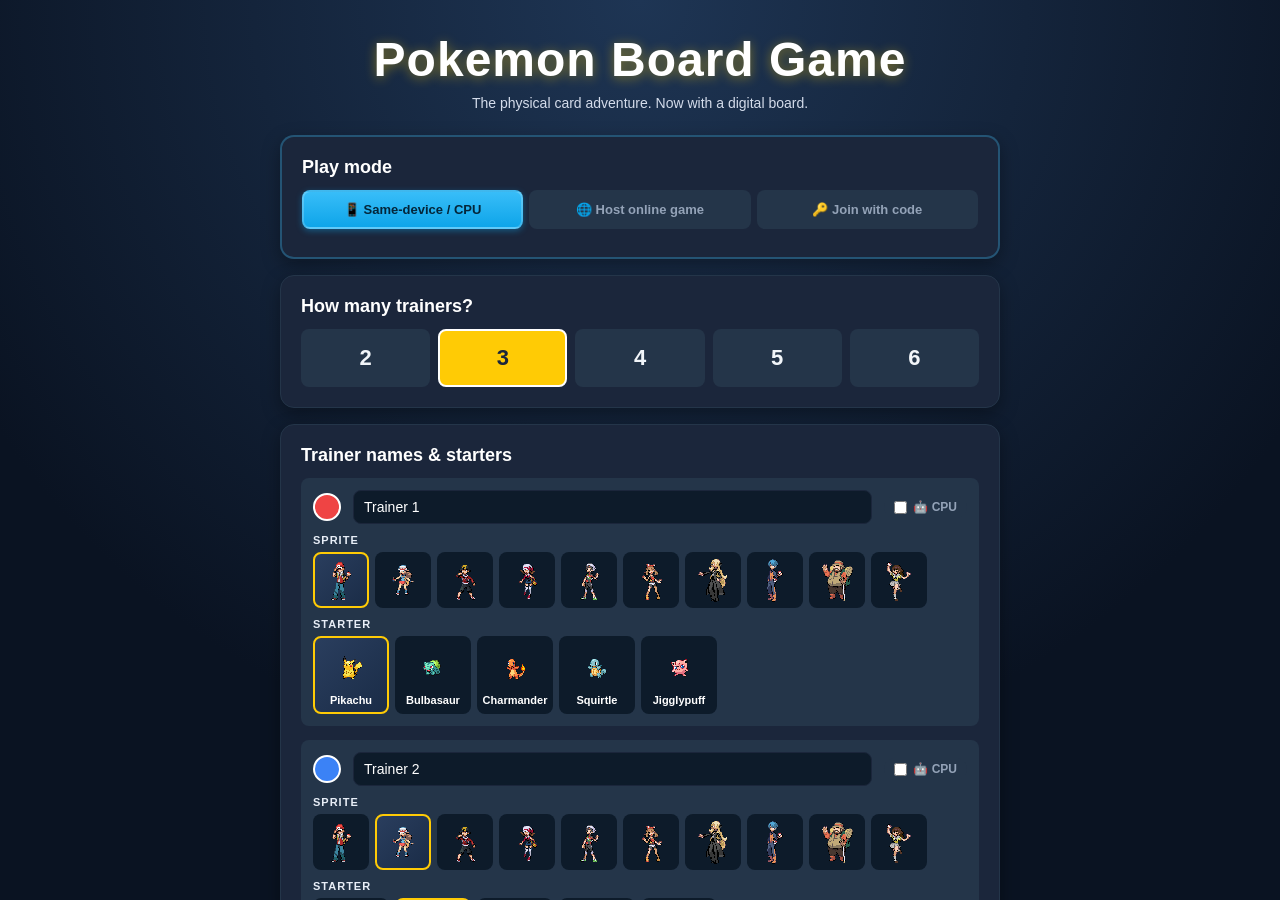
==== commit 253c8d2b: "Game flow round 2: crit flash, hit shake, berries, tile events Layered onto the legendary/weather/cr" ====
--- a/index.html
+++ b/index.html
@@ -173,7 +173,8 @@
         </div>
       </div>
 
-      <div class="battle-arena">
+      <div class="battle-arena" style="position:relative;">
+        <div id="critFlashHolder" style="position:absolute;inset:0;pointer-events:none;"></div>
         <div class="combatant opponent">
           <div class="hp-bar">
             <div class="hp-name" id="oppName"></div>
--- a/styles.css
+++ b/styles.css
@@ -2443,3 +2443,59 @@
   margin-left: 4px;
   text-shadow: 0 1px 1px rgba(0,0,0,0.5);
 }
+
+/* =================== CRIT FLASH OVERLAY =================== */
+#critFlash {
+  position: absolute;
+  inset: 0;
+  background: radial-gradient(circle at center, rgba(255,210,80,0.85) 0%, rgba(255,80,40,0.4) 40%, transparent 70%);
+  pointer-events: none;
+  opacity: 0;
+  z-index: 5;
+  animation: crit-flash-anim 0.45s ease-out;
+}
+@keyframes crit-flash-anim {
+  0%   { opacity: 0; }
+  20%  { opacity: 1; }
+  100% { opacity: 0; }
+}
+
+/* =================== HIT SHAKE =================== */
+.battle-sprite.shake {
+  animation: hit-shake 0.32s ease-in-out;
+}
+@keyframes hit-shake {
+  0%, 100% { transform: translate(0, 0); }
+  15%  { transform: translate(-6px, 1px) rotate(-2deg); }
+  30%  { transform: translate(5px, -2px) rotate(2deg); }
+  45%  { transform: translate(-4px, 2px) rotate(-1deg); }
+  60%  { transform: translate(3px, -1px) rotate(1deg); }
+  75%  { transform: translate(-2px, 1px); }
+}
+
+/* =================== TILE EVENT POPUP =================== */
+.tile-event-toast {
+  position: fixed;
+  top: 60px;
+  left: 50%;
+  transform: translateX(-50%);
+  background: linear-gradient(135deg, #1e3a8a, #0f1f33);
+  border: 2px solid var(--pop);
+  border-radius: 10px;
+  padding: 10px 18px;
+  font-weight: bold;
+  color: #fff;
+  z-index: 80;
+  box-shadow: 0 6px 20px rgba(0,0,0,0.6);
+  animation: toast-pop 2.4s ease-out forwards;
+  pointer-events: none;
+  font-size: 13px;
+  text-align: center;
+}
+@keyframes toast-pop {
+  0%   { opacity: 0; transform: translateX(-50%) translateY(-10px) scale(0.9); }
+  15%  { opacity: 1; transform: translateX(-50%) translateY(0) scale(1.05); }
+  30%  { transform: translateX(-50%) translateY(0) scale(1); }
+  85%  { opacity: 1; }
+  100% { opacity: 0; transform: translateX(-50%) translateY(-6px); }
+}
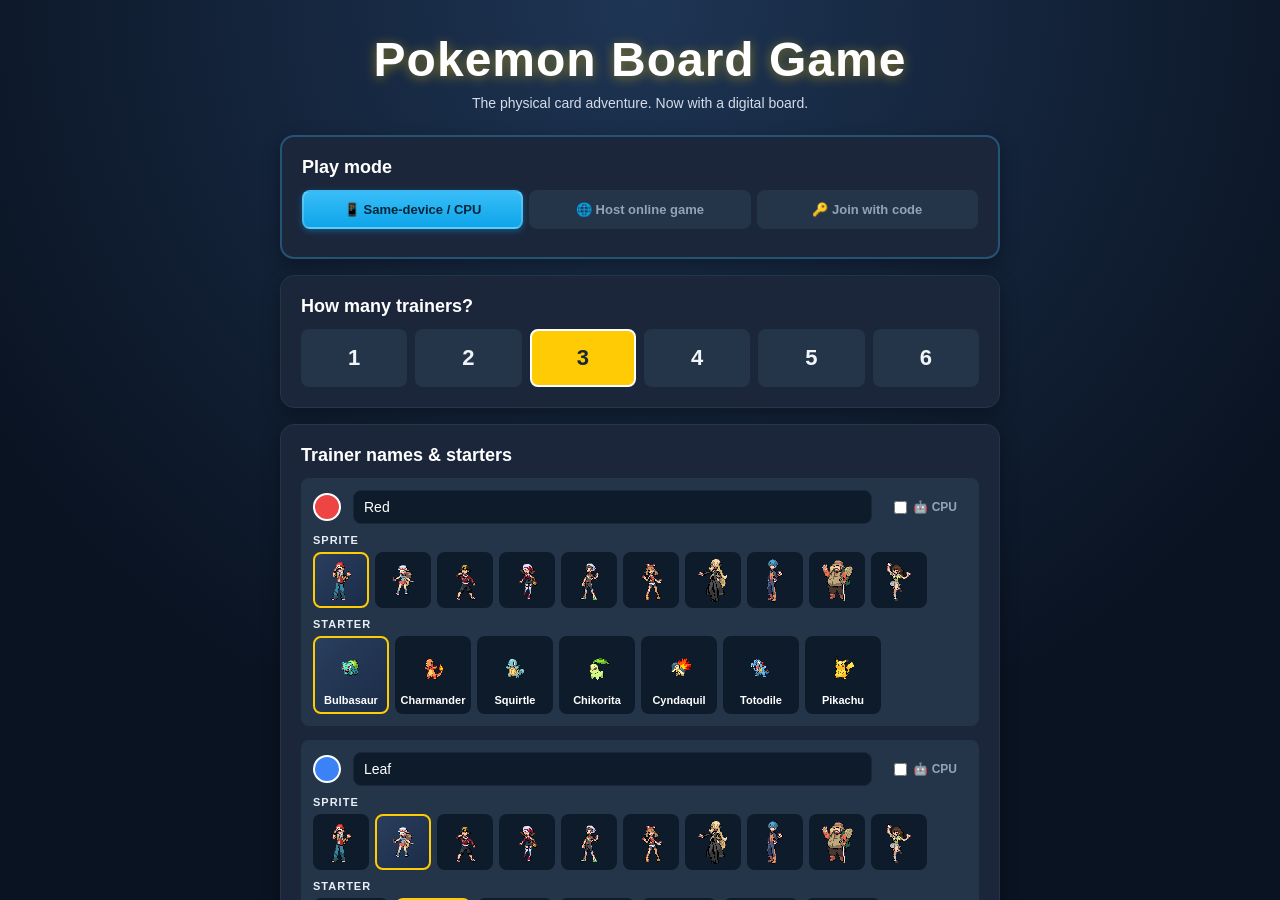
==== commit e2d0802e: "Setup: allow 1 player + default name to sprite label - Player-count strip now includes "1" alongside" ====
--- a/index.html
+++ b/index.html
@@ -44,6 +44,7 @@
     <div class="setup-card">
       <h2>How many trainers?</h2>
       <div class="player-count-buttons" id="playerCountButtons">
+        <button class="count-btn" data-count="1">1</button>
         <button class="count-btn" data-count="2">2</button>
         <button class="count-btn active" data-count="3">3</button>
         <button class="count-btn" data-count="4">4</button>
--- a/styles.css
+++ b/styles.css
@@ -2499,3 +2499,14 @@
   85%  { opacity: 1; }
   100% { opacity: 0; transform: translateX(-50%) translateY(-6px); }
 }
+
+/* =================== SNORLAX TILE SPRITE =================== */
+.snorlax-tile-sprite {
+  animation: snorlax-sleep 3.4s ease-in-out infinite;
+  transform-origin: center;
+  transform-box: fill-box;
+}
+@keyframes snorlax-sleep {
+  0%, 100% { transform: translateY(0) scale(1); }
+  50%      { transform: translateY(-2px) scale(1.04); }
+}
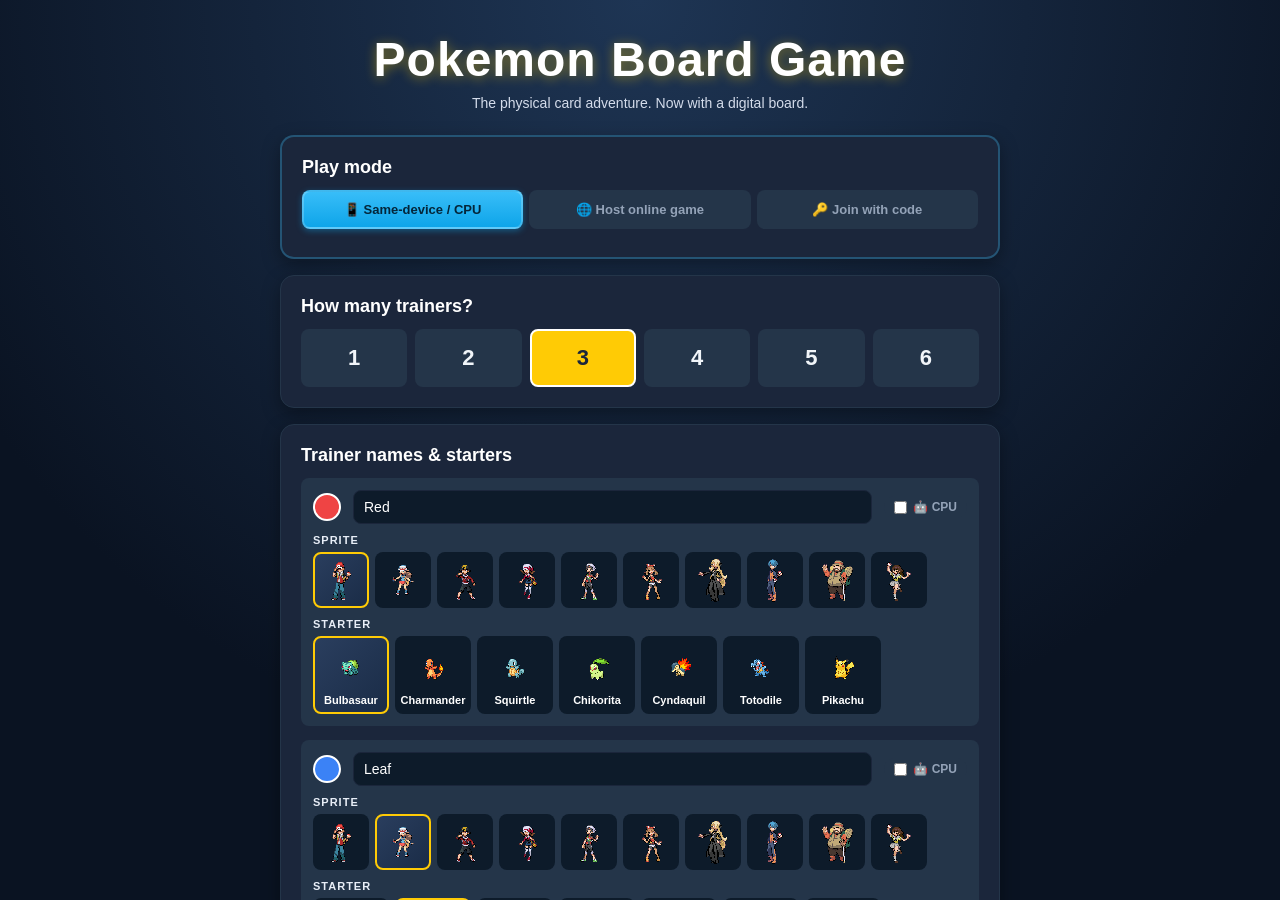
==== commit 476b584e: "Board: big dice animation + gym preview + pre-fight prep modal Three additions that surface info the" ====
--- a/index.html
+++ b/index.html
@@ -99,6 +99,11 @@
       <div class="board-pane" id="boardPane">
         <div id="boardWrap" class="board-wrap">
           <svg id="boardSvg" class="board-svg" viewBox="0 0 1000 1000" preserveAspectRatio="xMidYMid meet"></svg>
+        </div>
+        <!-- Big in-board dice overlay shown when the active player rolls -->
+        <div id="bigDice" class="big-dice" hidden>
+          <div class="big-dice-face" id="bigDiceFace">?</div>
+          <div class="big-dice-caption" id="bigDiceCaption"></div>
         </div>
         <div id="mpWaitingBanner" class="mp-waiting" hidden></div>
       </div>
@@ -139,6 +144,49 @@
       <span id="partyCount"></span>
     </div>
   </section>
+
+  <!-- =====================  GYM LEADER PREVIEW (click a gym tile) ===================== -->
+  <div id="gymPreviewModal" class="modal" hidden>
+    <div class="modal-card gym-preview-card">
+      <div class="gym-preview-header">
+        <img id="gymPreviewLeaderSprite" class="gym-preview-leader" alt="" />
+        <div>
+          <h2 id="gymPreviewName">Gym Leader</h2>
+          <p class="hint" id="gymPreviewCity"></p>
+        </div>
+      </div>
+      <p class="hint" id="gymPreviewSubtitle">Team in battle order:</p>
+      <div id="gymPreviewTeam" class="gym-preview-team"></div>
+      <div class="gym-preview-meta" id="gymPreviewMeta"></div>
+      <div class="gym-preview-actions">
+        <button id="gymPreviewClose" class="primary-btn">Close</button>
+      </div>
+    </div>
+  </div>
+
+  <!-- =====================  PRE-GYM PARTY REORDER ===================== -->
+  <div id="gymPrepModal" class="modal" hidden>
+    <div class="modal-card gym-prep-card">
+      <div class="gym-prep-header">
+        <img id="gymPrepLeaderSprite" class="gym-prep-leader" alt="" />
+        <div>
+          <h2 id="gymPrepTitle">Prepare for battle</h2>
+          <p class="hint" id="gymPrepSubtitle">Order your team — slots 1-3 fight. Click a Pokemon, then a slot, to move it.</p>
+        </div>
+      </div>
+      <div class="gym-prep-opponent">
+        <span class="hint">Their team:</span>
+        <div id="gymPrepOppTeam" class="gym-prep-opp-team"></div>
+      </div>
+      <div class="gym-prep-party-section">
+        <h3>Your party</h3>
+        <div id="gymPrepPartyGrid" class="gym-prep-party"></div>
+      </div>
+      <div class="gym-prep-actions">
+        <button id="gymPrepFightBtn" class="primary-btn">Fight!</button>
+      </div>
+    </div>
+  </div>
 
   <!-- =====================  ENCOUNTER MODAL  ===================== -->
   <div id="encounterModal" class="modal" hidden>
--- a/styles.css
+++ b/styles.css
@@ -2510,3 +2510,162 @@
   0%, 100% { transform: translateY(0) scale(1); }
   50%      { transform: translateY(-2px) scale(1.04); }
 }
+
+/* =================== BIG DICE (board overlay) =================== */
+.big-dice {
+  position: absolute;
+  top: 50%;
+  right: 24px;
+  transform: translateY(-50%);
+  z-index: 12;
+  width: 140px;
+  display: flex; flex-direction: column; align-items: center;
+  pointer-events: none;
+}
+.big-dice-face {
+  width: 120px; height: 120px;
+  background: linear-gradient(160deg, #fefefe, #d1d5db);
+  border: 4px solid #1f2937;
+  border-radius: 18px;
+  box-shadow: 0 10px 25px rgba(0,0,0,0.6), inset 0 -6px 12px rgba(0,0,0,0.15);
+  display: flex; align-items: center; justify-content: center;
+  font-size: 64px; font-weight: bold; color: #1f2937;
+  font-family: 'Helvetica Neue', system-ui, sans-serif;
+}
+.big-dice.tumbling .big-dice-face {
+  animation: big-dice-tumble 0.18s linear infinite;
+}
+.big-dice.settled .big-dice-face {
+  animation: big-dice-settle 0.6s cubic-bezier(0.34, 1.56, 0.64, 1);
+  background: linear-gradient(160deg, #ffd54a, #ff9d00);
+  border-color: #92400e;
+  color: #1a1a1a;
+}
+.big-dice-caption {
+  margin-top: 10px;
+  font-weight: bold; font-size: 14px;
+  background: rgba(0,0,0,0.7); color: #fff;
+  padding: 4px 12px; border-radius: 12px;
+  text-shadow: 0 1px 1px rgba(0,0,0,0.5);
+}
+@keyframes big-dice-tumble {
+  0%   { transform: rotate(0deg) translateY(0) scale(1); }
+  25%  { transform: rotate(180deg) translateY(-6px) scale(1.05); }
+  50%  { transform: rotate(360deg) translateY(0) scale(1); }
+  75%  { transform: rotate(540deg) translateY(-4px) scale(1.03); }
+  100% { transform: rotate(720deg) translateY(0) scale(1); }
+}
+@keyframes big-dice-settle {
+  0%   { transform: scale(0.6) rotate(-360deg); opacity: 0; }
+  60%  { transform: scale(1.2) rotate(0deg); opacity: 1; }
+  100% { transform: scale(1) rotate(0deg); }
+}
+.board-pane { position: relative; }
+@media (max-width: 1100px) {
+  .big-dice { right: 12px; width: 100px; }
+  .big-dice-face { width: 80px; height: 80px; font-size: 44px; }
+}
+
+/* =================== GYM LEADER PREVIEW =================== */
+.gym-preview-card { max-width: 560px; }
+.gym-preview-header {
+  display: flex; align-items: center; gap: 14px; margin-bottom: 12px;
+}
+.gym-preview-leader {
+  width: 96px; height: 96px; image-rendering: pixelated;
+  filter: drop-shadow(0 4px 8px rgba(0,0,0,0.5));
+}
+.gym-preview-team {
+  display: grid;
+  grid-template-columns: repeat(auto-fill, minmax(120px, 1fr));
+  gap: 10px; margin: 12px 0;
+}
+.gym-preview-mon {
+  background: var(--bg-3, #1d3354);
+  border: 1.5px solid #3a516e;
+  border-radius: 8px;
+  padding: 10px; text-align: center;
+  position: relative;
+}
+.gym-preview-mon .order-badge {
+  position: absolute; top: 4px; left: 6px;
+  background: var(--pop, #ffcb05); color: #1a1a1a;
+  font-weight: bold; font-size: 10px;
+  padding: 2px 6px; border-radius: 50%;
+}
+.gym-preview-mon img { width: 64px; height: 64px; image-rendering: pixelated; }
+.gym-preview-mon .mn { font-weight: bold; margin-top: 4px; font-size: 13px; }
+.gym-preview-mon .ml { font-size: 11px; color: var(--ink-dim, #8aa0bd); }
+.gym-preview-mon .mt { font-size: 10px; margin-top: 4px; }
+.gym-preview-meta {
+  background: rgba(255,203,5,0.08);
+  border-left: 3px solid var(--pop, #ffcb05);
+  padding: 8px 12px; border-radius: 4px;
+  font-size: 12px; color: var(--ink-dim, #8aa0bd);
+  margin-bottom: 12px;
+}
+.gym-preview-meta strong { color: var(--ink, #e8eef7); }
+.gym-preview-actions { text-align: right; }
+
+/* =================== PRE-GYM PARTY REORDER =================== */
+.gym-prep-card { max-width: 620px; }
+.gym-prep-header {
+  display: flex; align-items: center; gap: 14px; margin-bottom: 12px;
+}
+.gym-prep-leader {
+  width: 80px; height: 80px; image-rendering: pixelated;
+  filter: drop-shadow(0 4px 8px rgba(0,0,0,0.5));
+}
+.gym-prep-opponent { margin: 8px 0 14px; }
+.gym-prep-opp-team {
+  display: flex; gap: 6px; margin-top: 6px;
+}
+.gym-prep-opp-team .opp-mini {
+  background: var(--bg-3, #1d3354); border: 1px solid #3a516e;
+  border-radius: 6px; padding: 4px;
+  display: flex; flex-direction: column; align-items: center;
+  font-size: 10px; min-width: 56px;
+}
+.gym-prep-opp-team .opp-mini img { width: 36px; height: 36px; image-rendering: pixelated; }
+.gym-prep-party-section h3 {
+  margin: 0 0 8px; font-size: 13px; color: var(--pop, #ffcb05);
+}
+.gym-prep-party {
+  display: grid;
+  grid-template-columns: repeat(6, 1fr);
+  gap: 8px;
+}
+.gym-prep-slot {
+  background: var(--bg-3, #1d3354);
+  border: 2px solid transparent;
+  border-radius: 8px;
+  padding: 8px; text-align: center;
+  position: relative; cursor: pointer;
+  transition: transform 0.1s, border-color 0.1s;
+  min-height: 110px;
+}
+.gym-prep-slot.battle-slot {
+  background: linear-gradient(180deg, rgba(245,158,11,0.15), rgba(245,158,11,0.05));
+  border-color: rgba(245,158,11,0.4);
+}
+.gym-prep-slot.empty { opacity: 0.4; cursor: default; }
+.gym-prep-slot:hover:not(.empty):not(.selected) { transform: translateY(-2px); border-color: var(--pop, #ffcb05); }
+.gym-prep-slot.selected {
+  border-color: #3b82f6 !important;
+  background: linear-gradient(180deg, rgba(59,130,246,0.25), rgba(59,130,246,0.08)) !important;
+  box-shadow: 0 0 12px rgba(59,130,246,0.5);
+}
+.gym-prep-slot .slot-num {
+  position: absolute; top: 2px; left: 4px;
+  font-weight: bold; font-size: 10px; color: var(--ink-dim, #8aa0bd);
+}
+.gym-prep-slot.battle-slot .slot-num {
+  background: var(--pop, #ffcb05); color: #1a1a1a;
+  padding: 2px 5px; border-radius: 50%;
+}
+.gym-prep-slot img { width: 56px; height: 56px; image-rendering: pixelated; margin-top: 8px; }
+.gym-prep-slot .gp-name { font-size: 11px; font-weight: bold; margin-top: 2px; }
+.gym-prep-slot .gp-hp { font-size: 9px; color: var(--ink-dim, #8aa0bd); }
+.gym-prep-slot.fainted { opacity: 0.5; }
+.gym-prep-actions { text-align: right; margin-top: 16px; }
+.gym-prep-actions .primary-btn { font-size: 15px; padding: 10px 24px; }
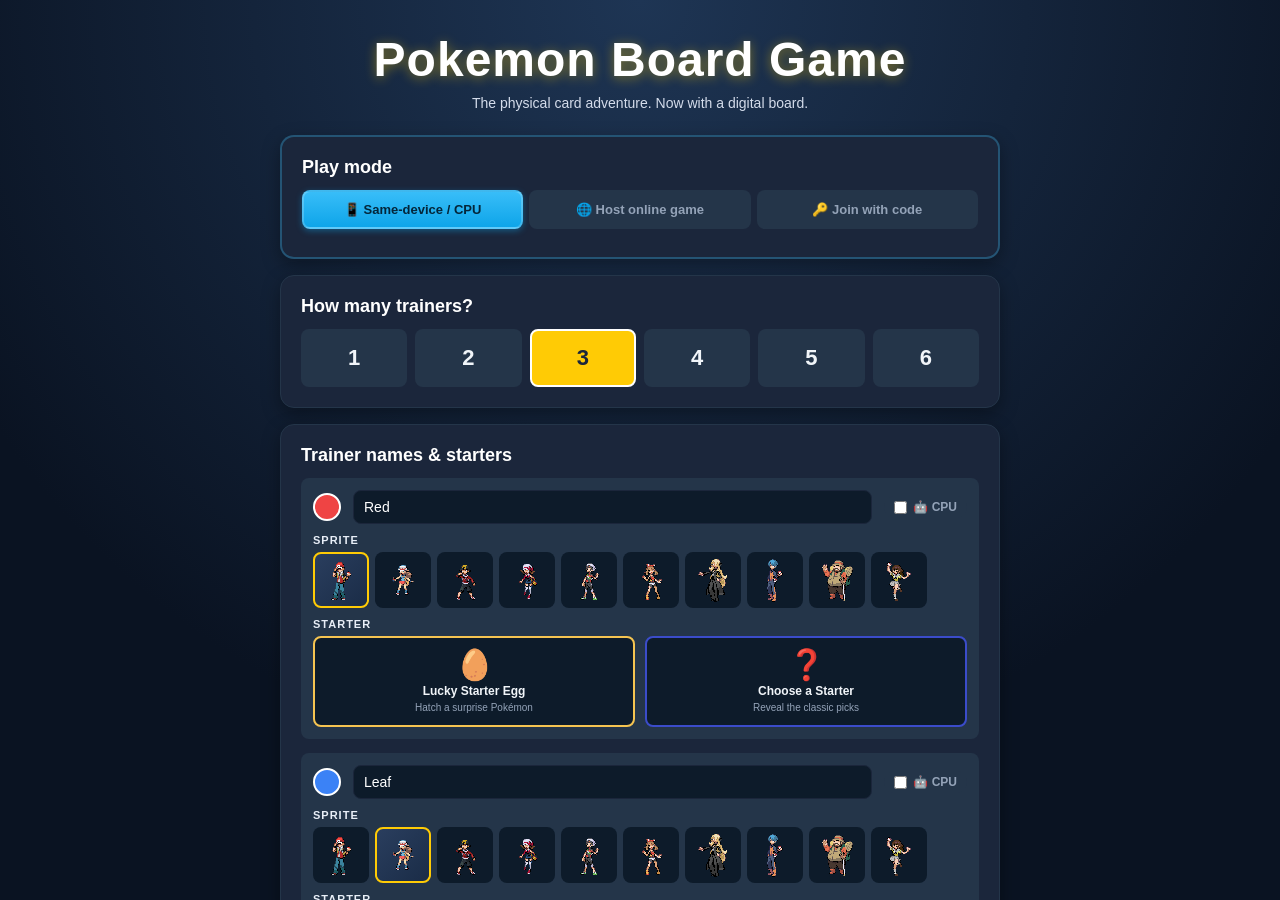
==== commit e8762922: "Add starter egg, CPU trades, gym intros, Egg item, Team Rocket + more Gameplay additions and reworks" ====
--- a/index.html
+++ b/index.html
@@ -164,6 +164,21 @@
     </div>
   </div>
 
+  <!-- =====================  GYM LEADER INTRO ANIMATION ===================== -->
+  <div id="gymIntroModal" class="modal" hidden>
+    <div class="modal-card gym-intro-card">
+      <div class="gym-intro-flash"></div>
+      <div class="gym-intro-leader-wrap">
+        <img id="gymIntroLeaderSprite" class="gym-intro-leader" alt="" />
+      </div>
+      <h2 id="gymIntroName">Gym Leader</h2>
+      <p class="hint" id="gymIntroCity"></p>
+      <p class="gym-intro-subtitle" id="gymIntroSubtitle"></p>
+      <div id="gymIntroTeam" class="gym-intro-team"></div>
+      <button id="gymIntroSkipBtn" class="primary-btn gym-intro-skip">Battle!</button>
+    </div>
+  </div>
+
   <!-- =====================  PRE-GYM PARTY REORDER ===================== -->
   <div id="gymPrepModal" class="modal" hidden>
     <div class="modal-card gym-prep-card">
@@ -378,6 +393,37 @@
           <div class="evolve-flash"></div>
         </div>
         <div id="evolveAnimMessage" class="evolve-anim-message"></div>
+      </div>
+    </div>
+  </div>
+
+  <!-- =====================  EGG HATCH ANIMATION  ===================== -->
+  <div id="eggHatchModal" class="modal" hidden>
+    <div class="modal-card egg-hatch-card">
+      <h2 id="eggHatchTitle">Your Egg is hatching!</h2>
+      <div class="egg-hatch-stage">
+        <div class="egg-hatch-sparkle"></div>
+        <div class="egg-hatch-egg" id="eggHatchEgg">🥚</div>
+        <img class="egg-hatch-sprite" id="eggHatchSprite" alt="" hidden />
+      </div>
+      <p class="egg-hatch-message" id="eggHatchMessage"></p>
+      <div class="egg-hatch-actions" id="eggHatchActions" hidden>
+        <button id="eggHatchContinueBtn" class="primary-btn">Nice!</button>
+      </div>
+    </div>
+  </div>
+
+  <!-- =====================  TEAM ROCKET ENCOUNTER  ===================== -->
+  <div id="teamRocketModal" class="modal" hidden>
+    <div class="modal-card team-rocket-card">
+      <div class="tr-logo">R</div>
+      <div class="tr-stage">
+        <img id="teamRocketSprite" class="tr-sprite" src="sprites/front/52.gif" alt="Team Rocket" onerror="this.onerror=null;this.src='sprites/static/52.png'" />
+      </div>
+      <h2 class="tr-title">TEAM ROCKET!</h2>
+      <p class="tr-subtitle" id="teamRocketSubtitle"></p>
+      <div class="tr-actions" id="teamRocketActions" hidden>
+        <button id="teamRocketContinueBtn" class="primary-btn">Continue</button>
       </div>
     </div>
   </div>
--- a/styles.css
+++ b/styles.css
@@ -2669,3 +2669,246 @@
 .gym-prep-slot.fainted { opacity: 0.5; }
 .gym-prep-actions { text-align: right; margin-top: 16px; }
 .gym-prep-actions .primary-btn { font-size: 15px; padding: 10px 24px; }
+
+/* =================== HALL OF FAME (enhanced) =================== */
+.hof-entry-head {
+  display: flex; align-items: center; gap: 10px;
+}
+.hof-trainer-sprite {
+  width: 56px; height: 56px; image-rendering: pixelated;
+  filter: drop-shadow(0 2px 4px rgba(0,0,0,0.5));
+}
+.hof-ribbon {
+  background: rgba(255,203,5,0.08);
+  border-left: 3px solid var(--pop, #ffcb05);
+  padding: 6px 10px; border-radius: 4px;
+  font-size: 11px; color: var(--ink-dim, #8aa0bd);
+  margin: 8px 0;
+  display: flex; gap: 14px; flex-wrap: wrap;
+}
+.hof-ribbon span { white-space: nowrap; }
+.hof-mon-btn {
+  background: transparent; border: 2px solid transparent;
+  padding: 4px; border-radius: 8px; cursor: pointer;
+  transition: transform 0.1s, border-color 0.1s, background 0.1s;
+}
+.hof-mon-btn img {
+  width: 60px; height: 60px; image-rendering: pixelated; display: block;
+}
+.hof-mon-btn:hover {
+  transform: translateY(-3px); border-color: var(--pop, #ffcb05);
+  background: rgba(255,203,5,0.08);
+}
+.hof-mon-btn.shiny img {
+  filter: hue-rotate(45deg) drop-shadow(0 0 5px #ffe14a);
+}
+
+/* HOF detail modal */
+.hof-detail-card { max-width: 640px; max-height: 86vh; overflow-y: auto; }
+.hof-detail-head {
+  display: flex; align-items: center; gap: 16px;
+  padding-bottom: 12px; border-bottom: 1px solid var(--bg-3, #1d3354);
+}
+.hof-detail-sprite {
+  width: 96px; height: 96px; image-rendering: pixelated;
+  filter: drop-shadow(0 4px 8px rgba(0,0,0,0.5));
+}
+.hof-detail-sprite.shiny {
+  filter: hue-rotate(45deg) drop-shadow(0 0 8px #ffe14a);
+}
+.hof-detail-section { margin-top: 14px; }
+.hof-detail-section h3 {
+  margin: 0 0 8px; color: var(--pop, #ffcb05); font-size: 13px;
+  text-transform: uppercase; letter-spacing: 0.04em;
+}
+.hof-detail-section h4 {
+  margin: 0 0 6px; color: var(--ink, #e8eef7); font-size: 12px;
+}
+.hof-move {
+  background: var(--bg-3, #1d3354); padding: 8px;
+  border-radius: 6px; margin-bottom: 6px;
+}
+.hof-move-name { font-weight: bold; font-size: 13px; }
+.hof-move-sub { font-size: 11px; color: var(--ink-dim, #8aa0bd); }
+.hof-mon-flags { display: flex; gap: 6px; margin-top: 6px; flex-wrap: wrap; }
+.hof-mon-flag {
+  display: inline-block; padding: 2px 8px; border-radius: 10px;
+  background: var(--pop, #ffcb05); color: #1a1a1a;
+  font-size: 10px; font-weight: bold;
+}
+.hof-mon-flag.shiny-flag { background: linear-gradient(135deg, #ffd54a, #ff9ed8); }
+.hof-badge-row { display: flex; gap: 6px; flex-wrap: wrap; margin-bottom: 10px; }
+.hof-badge-chip {
+  background: var(--bg-3, #1d3354); border: 1px solid #3a516e;
+  padding: 3px 8px; border-radius: 12px;
+  font-size: 11px;
+}
+.hof-use-cols {
+  display: grid; grid-template-columns: 1fr 1fr; gap: 14px;
+}
+@media (max-width: 600px) { .hof-use-cols { grid-template-columns: 1fr; } }
+.hof-use-list {
+  list-style: none; padding: 0; margin: 0;
+  max-height: 280px; overflow-y: auto;
+}
+.hof-use-list li {
+  display: grid; grid-template-columns: 24px 1fr auto;
+  align-items: center; gap: 8px;
+  padding: 4px 6px; margin-bottom: 2px;
+  background: var(--bg-3, #1d3354); border-radius: 4px;
+  font-size: 12px;
+}
+.hof-use-list li img { width: 22px; height: 22px; image-rendering: pixelated; }
+.hof-use-name { font-weight: bold; }
+.hof-use-count {
+  color: var(--pop, #ffcb05); font-weight: bold; font-size: 13px;
+  justify-self: end;
+}
+.hof-use-desc {
+  grid-column: 1 / -1; font-size: 10px; color: var(--ink-dim, #8aa0bd);
+  margin-top: -2px;
+}
+
+/* =========================================================
+   NEW FEATURES (2026): starter egg, gym intro, egg hatch,
+   status chips, Team Rocket. Reuses existing design tokens.
+========================================================= */
+
+/* ---------- Starter choice (egg vs question mark) ---------- */
+.starter-choice { display: flex; gap: 10px; flex-wrap: wrap; }
+.starter-choice-card {
+  flex: 1; min-width: 130px;
+  background: var(--bg);
+  border: 2px solid #314863;
+  border-radius: var(--radius-sm);
+  padding: 12px 10px;
+  cursor: pointer; color: var(--ink);
+  display: flex; flex-direction: column; align-items: center; gap: 4px;
+  transition: transform 0.1s, border-color 0.1s, background 0.1s;
+}
+.starter-choice-card:hover { transform: translateY(-2px); background: #1c2f4a; }
+.starter-choice-card.egg-choice { border-color: #f5c451; }
+.starter-choice-card.egg-choice:hover { box-shadow: 0 0 16px rgba(245,196,81,0.35); }
+.starter-choice-card.question-choice { border-color: var(--pop-2); }
+.scc-emoji { font-size: 30px; line-height: 1; }
+.starter-choice-card.egg-choice .scc-emoji { animation: eggBobble 1.6s ease-in-out infinite; }
+.scc-title { font-size: 12px; font-weight: bold; }
+.scc-sub { font-size: 10px; color: var(--ink-dim); }
+.starter-grid-wrap { margin-top: 4px; }
+.starter-egg-hatch { display: flex; flex-direction: column; align-items: center; gap: 6px; padding: 10px 0; }
+.starter-egg-hatch .egg-shake { font-size: 44px; }
+.starter-egg-hatch .egg-shake.hatching { animation: eggWiggle 0.35s ease-in-out infinite; }
+.starter-egg-hatch .hatch-caption { font-size: 11px; color: var(--ink-dim); }
+.starter-chosen {
+  display: flex; align-items: center; gap: 10px;
+  background: linear-gradient(135deg, #2a3e5e, #1a2c47);
+  border: 2px solid var(--pop); border-radius: var(--radius-sm); padding: 8px 12px;
+}
+.starter-chosen-img { width: 52px; height: 52px; image-rendering: pixelated; object-fit: contain; }
+.starter-chosen-text { display: flex; flex-direction: column; flex: 1; }
+.starter-chosen-name { font-weight: bold; font-size: 13px; }
+.starter-chosen-tag { font-size: 10px; color: var(--pop); }
+.starter-rechoose {
+  background: var(--bg-3); border: 1px solid #4b5563; color: var(--ink);
+  border-radius: var(--radius-sm); padding: 6px 10px; font-size: 11px; cursor: pointer;
+}
+.starter-rechoose:hover { background: #34506e; }
+@keyframes eggBobble { 0%,100% { transform: rotate(-6deg); } 50% { transform: rotate(6deg) translateY(-2px); } }
+@keyframes eggWiggle { 0%,100% { transform: rotate(-12deg); } 25% { transform: rotate(10deg); } 50% { transform: rotate(-8deg) translateY(-3px); } 75% { transform: rotate(12deg); } }
+
+/* ---------- Gym leader intro animation ---------- */
+.gym-intro-card {
+  --leader-color: #cc4422;
+  max-width: 600px; text-align: center; position: relative; overflow: hidden;
+  border-color: var(--leader-color);
+}
+.gym-intro-flash {
+  position: absolute; inset: 0; pointer-events: none;
+  background: radial-gradient(circle at 50% 30%, color-mix(in srgb, var(--leader-color) 45%, transparent), transparent 70%);
+  animation: giFlash 0.7s ease-out;
+}
+@keyframes giFlash { from { opacity: 0.9; } to { opacity: 0; } }
+.gym-intro-leader-wrap { display: flex; justify-content: center; }
+.gym-intro-leader {
+  width: 120px; height: 120px; image-rendering: pixelated; object-fit: contain;
+  filter: drop-shadow(0 6px 14px rgba(0,0,0,0.5));
+  animation: giLeaderIn 0.5s cubic-bezier(0.34,1.56,0.64,1);
+}
+@keyframes giLeaderIn { from { transform: translateY(-30px) scale(0.6); opacity: 0; } to { transform: translateY(0) scale(1); opacity: 1; } }
+#gymIntroName { margin: 6px 0 2px; color: var(--leader-color); }
+.gym-intro-subtitle { font-size: 13px; color: var(--ink); margin: 8px 0 14px; font-weight: bold; }
+.gym-intro-team { display: flex; gap: 10px; justify-content: center; flex-wrap: wrap; margin-bottom: 16px; }
+.gym-intro-mon {
+  position: relative; width: 86px;
+  background: var(--bg-3); border: 1.5px solid #34506e; border-radius: var(--radius-sm);
+  padding: 8px 4px; opacity: 0;
+  animation: giMonIn 0.4s ease forwards;
+}
+.gym-intro-mon img { width: 64px; height: 64px; image-rendering: pixelated; object-fit: contain; }
+.gym-intro-mon .gi-name { font-size: 11px; font-weight: bold; margin-top: 2px; }
+.gym-intro-mon .gi-order {
+  position: absolute; top: -8px; left: -8px; width: 22px; height: 22px;
+  background: var(--leader-color); color: #fff; border-radius: 50%;
+  display: flex; align-items: center; justify-content: center; font-size: 11px; font-weight: bold;
+  border: 2px solid #14253a;
+}
+@keyframes giMonIn { from { transform: translateY(16px) scale(0.7); opacity: 0; } to { transform: translateY(0) scale(1); opacity: 1; } }
+.gym-intro-skip { width: 100%; }
+
+/* ---------- Egg hatch animation ---------- */
+.egg-hatch-card { max-width: 420px; text-align: center; }
+.egg-hatch-stage { position: relative; height: 160px; display: flex; align-items: center; justify-content: center; }
+.egg-hatch-egg { font-size: 90px; line-height: 1; }
+.egg-hatch-egg.hatching { animation: eggWiggle 0.3s ease-in-out infinite; }
+.egg-hatch-sprite { width: 130px; height: 130px; image-rendering: pixelated; object-fit: contain; filter: drop-shadow(0 0 14px rgba(255,255,255,0.5)); }
+.egg-hatch-sprite.revealed { animation: hatchPop 0.6s cubic-bezier(0.34,1.56,0.64,1); }
+@keyframes hatchPop { 0% { transform: scale(0.2); opacity: 0; } 60% { transform: scale(1.15); } 100% { transform: scale(1); opacity: 1; } }
+.egg-hatch-sparkle {
+  position: absolute; inset: 0; pointer-events: none;
+  background: radial-gradient(circle at 50% 50%, rgba(255,255,210,0.45), transparent 60%);
+  opacity: 0; animation: hatchSparkle 2.6s ease-in-out infinite;
+}
+@keyframes hatchSparkle { 0%,100% { opacity: 0; } 50% { opacity: 1; } }
+.egg-hatch-message { font-size: 13px; margin: 10px 0; min-height: 1.4em; }
+.egg-hatch-message strong { color: var(--pop); }
+
+/* ---------- Status chips (Lucky Egg active, Egg countdown) ---------- */
+.tp-status { display: flex; flex-wrap: wrap; gap: 6px; margin: 6px 0 2px; }
+.tp-status-chip {
+  display: inline-flex; align-items: center; gap: 4px;
+  font-size: 10px; font-weight: bold; padding: 3px 8px; border-radius: 999px;
+  background: var(--bg-3); border: 1px solid #3a516e; color: var(--ink);
+}
+.tp-status-chip.lucky-egg-chip { background: rgba(120,200,80,0.16); border-color: var(--grass); color: #c7f0a0; }
+.tp-status-chip.egg-chip { background: rgba(245,196,81,0.14); border-color: #f5c451; color: #ffe39a; }
+.tp-status-chip.egg-chip.ready { animation: chipPulse 1s ease-in-out infinite; }
+@keyframes chipPulse { 0%,100% { box-shadow: 0 0 0 0 rgba(245,196,81,0.5); } 50% { box-shadow: 0 0 0 4px rgba(245,196,81,0); } }
+.egg-chip-egg { position: relative; display: inline-block; }
+.egg-chip-count {
+  position: absolute; top: -7px; right: -9px; min-width: 14px; height: 14px;
+  background: #f5c451; color: #3a2c00; border-radius: 999px;
+  font-size: 9px; font-weight: bold; line-height: 14px; text-align: center; padding: 0 2px;
+  border: 1px solid #14253a;
+}
+
+/* ---------- Team Rocket encounter ---------- */
+.team-rocket-card {
+  max-width: 420px; text-align: center;
+  background: linear-gradient(180deg, #2a0f24, #150a18);
+  border-color: #d0307a;
+}
+.team-rocket-card.tr-animate { animation: trShake 0.5s ease; }
+@keyframes trShake { 0%,100% { transform: translateX(0); } 20% { transform: translateX(-8px); } 40% { transform: translateX(8px); } 60% { transform: translateX(-5px); } 80% { transform: translateX(5px); } }
+.tr-logo {
+  width: 64px; height: 64px; margin: 0 auto 6px;
+  background: #d0307a; color: #fff; border-radius: 50%;
+  font-family: var(--font-display); font-size: 30px; line-height: 64px; font-weight: bold;
+  box-shadow: 0 0 22px rgba(208,48,122,0.7);
+  animation: trLogoSpin 0.6s cubic-bezier(0.34,1.56,0.64,1);
+}
+@keyframes trLogoSpin { from { transform: rotate(-180deg) scale(0.2); opacity: 0; } to { transform: rotate(0) scale(1); opacity: 1; } }
+.tr-stage { height: 120px; display: flex; align-items: center; justify-content: center; }
+.tr-sprite { width: 110px; height: 110px; image-rendering: pixelated; object-fit: contain; filter: drop-shadow(0 4px 10px rgba(0,0,0,0.6)); animation: eggBobble 1.4s ease-in-out infinite; }
+.tr-title { font-family: var(--font-display); font-size: 18px; color: #ff5fa2 !important; letter-spacing: 1px; }
+.tr-subtitle { font-size: 13px; color: var(--ink); margin: 6px 0 12px; min-height: 1.3em; }
+.tr-actions { display: flex; justify-content: center; }
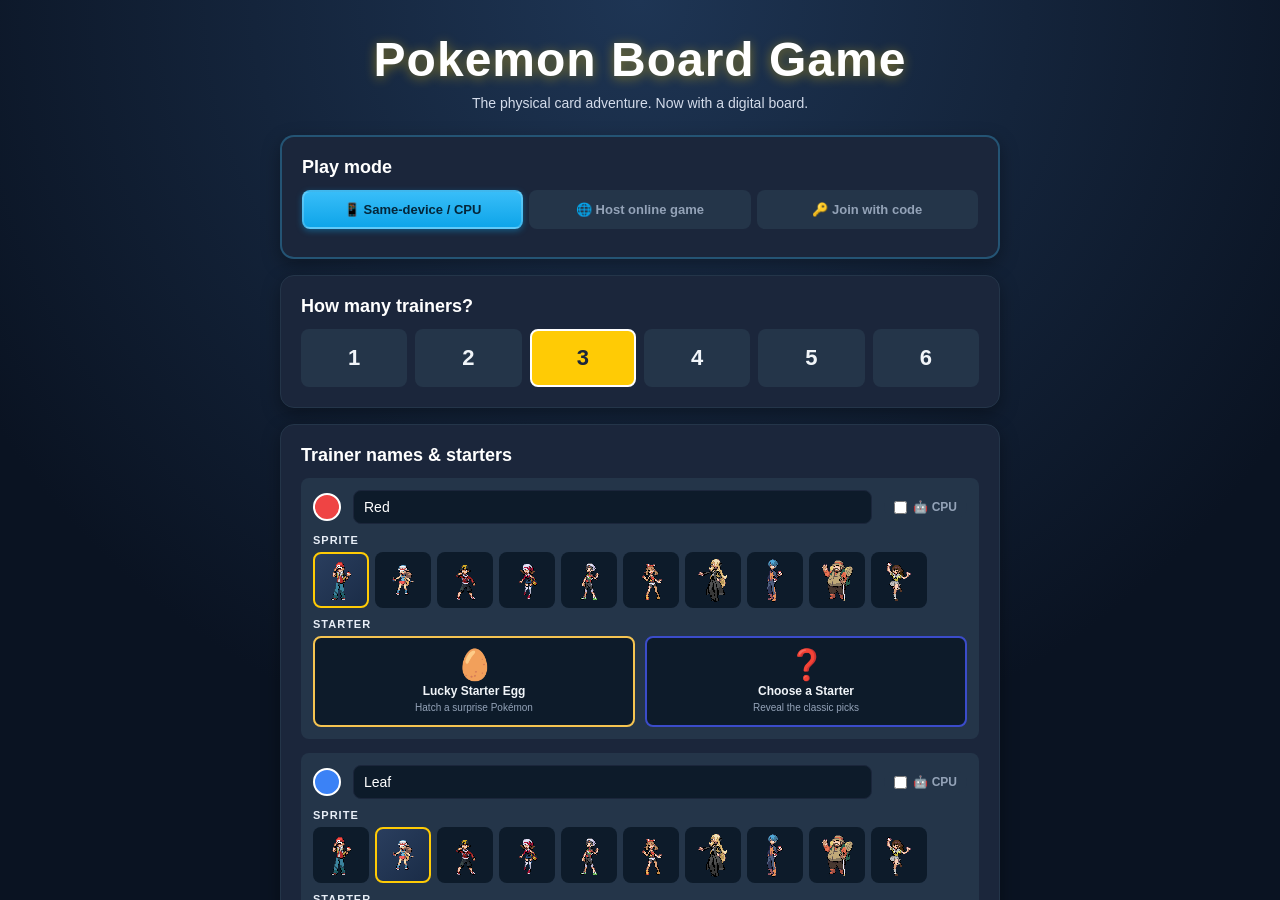
==== commit 30f93de3: "Balance + economy pass: shop, gym type variety, +50% candy, more Gameplay changes from the second fe" ====
--- a/index.html
+++ b/index.html
@@ -7,12 +7,6 @@
 <link rel="stylesheet" href="styles.css" />
 </head>
 <body>
-
-<!-- Floating weather banner — toggled by GameUI.renderWeatherBanner() -->
-<div id="weatherBanner" hidden>
-  <span id="weatherLabel"></span>
-  <span class="wx-turns" id="weatherTurns"></span>
-</div>
 
 <div id="app" class="screen-setup">
 
@@ -84,10 +78,12 @@
       <div class="topbar-left">
         <span class="area-pill" id="areaPill">Pallet Town</span>
         <span class="turn-pill" id="turnPill">Turn 1</span>
+        <span class="money-pill" id="moneyPill" title="Your money">💰 <strong id="moneyAmount">0</strong></span>
         <span id="mpRoomPill" class="mp-room-pill" hidden>🌐 <strong id="mpRoomCode"></strong></span>
       </div>
       <div class="topbar-center"></div>
       <div class="topbar-right">
+        <button id="shopBtn" class="icon-btn" title="Poké Mart (buy / sell)">🛒</button>
         <button id="fullscreenBtn" class="icon-btn" title="Toggle fullscreen">⛶</button>
         <button id="audioToggle" class="icon-btn" title="Toggle music">♪</button>
         <button id="saveBtn" class="icon-btn" title="Save game">💾</button>
@@ -242,6 +238,7 @@
         <div class="combatant opponent">
           <div class="hp-bar">
             <div class="hp-name" id="oppName"></div>
+            <div class="opp-team-status" id="oppTeamStatus" hidden></div>
             <div class="hp-track"><div class="hp-fill" id="oppHpFill"></div></div>
             <div class="hp-text" id="oppHpText"></div>
           </div>
@@ -409,6 +406,25 @@
       <p class="egg-hatch-message" id="eggHatchMessage"></p>
       <div class="egg-hatch-actions" id="eggHatchActions" hidden>
         <button id="eggHatchContinueBtn" class="primary-btn">Nice!</button>
+      </div>
+    </div>
+  </div>
+
+  <!-- =====================  POKÉ MART (SHOP)  ===================== -->
+  <div id="shopModal" class="modal" hidden>
+    <div class="modal-card shop-card">
+      <div class="shop-header">
+        <h2>🛒 Poké Mart</h2>
+        <span class="shop-money">💰 <strong id="shopMoney">0</strong></span>
+      </div>
+      <div class="shop-tabs">
+        <button type="button" class="shop-tab active" data-tab="buy">Buy</button>
+        <button type="button" class="shop-tab" data-tab="sell">Sell</button>
+      </div>
+      <p class="hint" id="shopHint"></p>
+      <div id="shopGrid" class="shop-grid"></div>
+      <div class="modal-actions">
+        <button id="shopCloseBtn" class="primary-btn">Done</button>
       </div>
     </div>
   </div>
--- a/styles.css
+++ b/styles.css
@@ -2912,3 +2912,60 @@
 .tr-title { font-family: var(--font-display); font-size: 18px; color: #ff5fa2 !important; letter-spacing: 1px; }
 .tr-subtitle { font-size: 13px; color: var(--ink); margin: 6px 0 12px; min-height: 1.3em; }
 .tr-actions { display: flex; justify-content: center; }
+
+/* =========================================================
+   BATCH 2 (2026): money pill, shop, opponent team pips
+========================================================= */
+
+/* ---------- Money pill (topbar) ---------- */
+.money-pill {
+  display: inline-flex; align-items: center; gap: 4px;
+  background: rgba(245,196,81,0.15); border: 1px solid #f5c451; color: #ffe39a;
+  font-size: 12px; font-weight: bold; padding: 3px 10px; border-radius: 999px;
+}
+.money-pill strong { color: #fff; }
+
+/* ---------- Opponent team progress (gym / rocket battles) ---------- */
+.opp-team-status { display: flex; align-items: center; gap: 8px; margin: 2px 0 4px; }
+.opp-pips { display: inline-flex; gap: 4px; }
+.opp-pip { width: 11px; height: 11px; border-radius: 50%; border: 1.5px solid #fff; background: #2a3e5e; }
+.opp-pip.alive { background: #e25555; }
+.opp-pip.active { background: #ffcb05; border-color: #ffcb05; box-shadow: 0 0 6px rgba(255,203,5,0.8); }
+.opp-pip.fainted { background: transparent; border-color: #5a6b80; opacity: 0.5; }
+.opp-count { font-size: 11px; font-weight: bold; color: var(--ink-dim); }
+.opp-count.last { color: #ff6b6b; animation: lastMonPulse 0.9s ease-in-out infinite; }
+@keyframes lastMonPulse { 0%,100% { opacity: 1; } 50% { opacity: 0.45; } }
+
+/* ---------- Shop (Poké Mart) ---------- */
+.shop-card { max-width: 520px; }
+.shop-header { display: flex; align-items: center; justify-content: space-between; }
+.shop-header h2 { margin: 0; }
+.shop-money {
+  font-size: 14px; font-weight: bold; color: #ffe39a;
+  background: rgba(245,196,81,0.15); border: 1px solid #f5c451; border-radius: 999px; padding: 4px 12px;
+}
+.shop-money strong { color: #fff; }
+.shop-tabs { display: flex; gap: 8px; margin: 14px 0 6px; }
+.shop-tab {
+  flex: 1; background: var(--bg); border: 2px solid #314863; color: var(--ink-dim);
+  border-radius: var(--radius-sm); padding: 8px; font-weight: bold; cursor: pointer; font-size: 13px;
+}
+.shop-tab.active { border-color: var(--pop); color: var(--pop); background: #1c2f4a; }
+.shop-grid { display: flex; flex-direction: column; gap: 6px; max-height: 48vh; overflow-y: auto; margin-top: 6px; }
+.shop-item {
+  display: flex; align-items: center; gap: 10px;
+  background: var(--bg-3); border: 1px solid #34506e; border-radius: var(--radius-sm); padding: 8px 10px;
+}
+.shop-item.unaffordable { opacity: 0.55; }
+.shop-item-sprite { width: 36px; height: 36px; image-rendering: pixelated; object-fit: contain; }
+.shop-item-info { flex: 1; min-width: 0; }
+.shop-item-name { font-weight: bold; font-size: 13px; }
+.shop-item-info .hint { font-size: 10px; white-space: nowrap; overflow: hidden; text-overflow: ellipsis; }
+.shop-buy-btn, .shop-sell-btn {
+  border: none; border-radius: var(--radius-sm); padding: 8px 12px; font-weight: bold; cursor: pointer;
+  font-size: 12px; white-space: nowrap;
+}
+.shop-buy-btn { background: var(--pop); color: var(--bg); }
+.shop-buy-btn:disabled { background: #39424e; color: #6b7785; cursor: not-allowed; }
+.shop-sell-btn { background: var(--grass); color: #08350f; }
+.shop-buy-btn:hover:not(:disabled), .shop-sell-btn:hover { filter: brightness(1.1); }
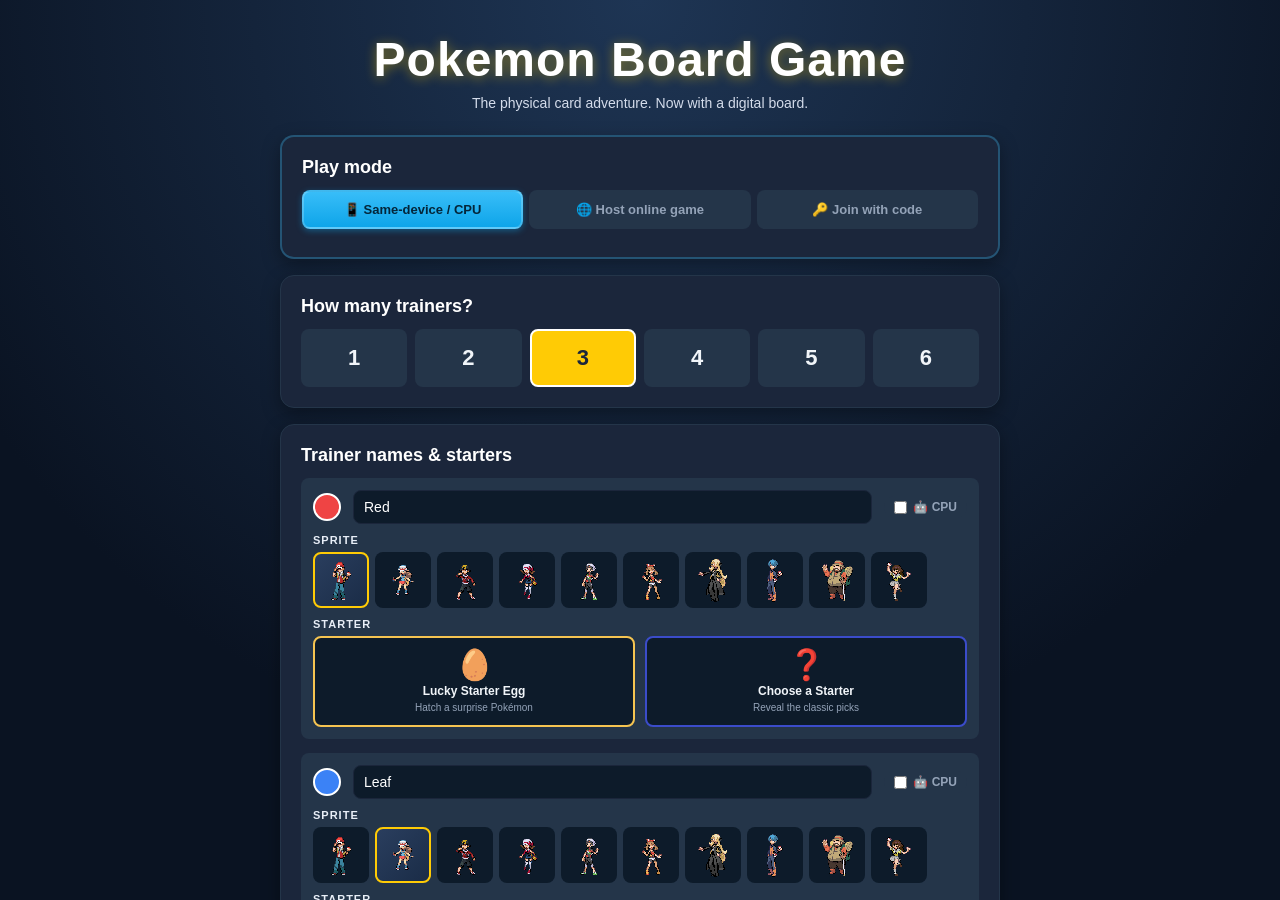
==== commit f1fe04a9: "Champion Arena, up-to-6 battles, speed turn order, dice item + more - Champion Arena (home screen): " ====
--- a/index.html
+++ b/index.html
@@ -67,6 +67,7 @@
     <div class="setup-actions">
       <button id="loadSaveBtn" class="ghost-btn">Resume last game</button>
       <button id="hallOfFameBtn" class="ghost-btn">Hall of Fame</button>
+      <button id="arenaBtn" class="ghost-btn">⚔️ Champion Arena</button>
       <button id="setupFullscreenBtn" class="ghost-btn">⛶ Fullscreen</button>
       <button id="startGameBtn" class="primary-btn">Start adventure</button>
     </div>
@@ -182,7 +183,7 @@
         <img id="gymPrepLeaderSprite" class="gym-prep-leader" alt="" />
         <div>
           <h2 id="gymPrepTitle">Prepare for battle</h2>
-          <p class="hint" id="gymPrepSubtitle">Order your team — slots 1-3 fight. Click a Pokemon, then a slot, to move it.</p>
+          <p class="hint" id="gymPrepSubtitle">Order your team — all of them fight; the top one leads. Click a Pokemon, then a slot, to move it.</p>
         </div>
       </div>
       <div class="gym-prep-opponent">
@@ -434,7 +435,8 @@
     <div class="modal-card team-rocket-card">
       <div class="tr-logo">R</div>
       <div class="tr-stage">
-        <img id="teamRocketSprite" class="tr-sprite" src="sprites/front/52.gif" alt="Team Rocket" onerror="this.onerror=null;this.src='sprites/static/52.png'" />
+        <img class="tr-sprite tr-duo" src="sprites/trainers/jessiejames.png" alt="Jessie & James" onerror="this.style.display='none'" />
+        <img id="teamRocketSprite" class="tr-sprite" src="sprites/front/52.gif" alt="Meowth" onerror="this.onerror=null;this.src='sprites/static/52.png'" />
       </div>
       <h2 class="tr-title">TEAM ROCKET!</h2>
       <p class="tr-subtitle" id="teamRocketSubtitle"></p>
@@ -519,6 +521,34 @@
     </div>
   </div>
 
+  <!-- =====================  DICE PICKER (Loaded Dice)  ===================== -->
+  <div id="dicePickerModal" class="modal" hidden>
+    <div class="modal-card dice-picker-card">
+      <h2>🎲 Loaded Dice</h2>
+      <p class="hint">Choose what your next roll will be.</p>
+      <div class="dice-pick-grid" id="dicePickGrid"></div>
+      <div class="modal-actions">
+        <button id="dicePickCancel" class="ghost-btn">Cancel</button>
+      </div>
+    </div>
+  </div>
+
+  <!-- =====================  CHAMPION ARENA  ===================== -->
+  <div id="arenaModal" class="modal" hidden>
+    <div class="modal-card arena-card">
+      <div class="arena-header">
+        <h2>⚔️ Champion Arena</h2>
+        <span class="arena-record" id="arenaRecord"></span>
+      </div>
+      <p class="arena-result" id="arenaResult" hidden></p>
+      <p class="hint">Pick YOUR champion, then fight another. Faster-finishing teams have tougher AI — Hyper Potions, a Max Revive, and best-move targeting.</p>
+      <div id="arenaList" class="arena-list"></div>
+      <div class="modal-actions">
+        <button id="arenaCloseBtn" class="primary-btn">Close</button>
+      </div>
+    </div>
+  </div>
+
   <!-- =====================  ITEM PICKER  ===================== -->
   <div id="itemPickerModal" class="modal" hidden>
     <div class="modal-card item-picker-card">
--- a/styles.css
+++ b/styles.css
@@ -2969,3 +2969,98 @@
 .shop-buy-btn:disabled { background: #39424e; color: #6b7785; cursor: not-allowed; }
 .shop-sell-btn { background: var(--grass); color: #08350f; }
 .shop-buy-btn:hover:not(:disabled), .shop-sell-btn:hover { filter: brightness(1.1); }
+
+/* =========================================================
+   HALL OF FAME RANKING (victory rank panel + leaderboard)
+========================================================= */
+.victory-rank {
+  margin: 14px auto 4px; max-width: 420px;
+  background: rgba(255,203,5,0.08); border: 1.5px solid var(--pop);
+  border-radius: var(--radius-sm); padding: 12px 14px; text-align: center;
+}
+.victory-rank.top {
+  background: linear-gradient(135deg, rgba(255,203,5,0.22), rgba(255,160,0,0.12));
+  box-shadow: 0 0 22px rgba(255,203,5,0.35);
+}
+.vr-headline { font-size: 15px; font-weight: bold; color: var(--pop); }
+.vr-headline strong { color: #fff; }
+.vr-score { font-size: 13px; margin-top: 4px; color: var(--ink); }
+.vr-score strong { color: var(--pop); font-size: 16px; }
+.vr-breakdown { font-size: 11px; color: var(--ink-dim); margin-top: 4px; }
+.vr-breakdown strong { color: var(--ink); }
+.vr-view-btn {
+  margin-top: 10px; background: var(--bg-3); border: 1px solid var(--pop);
+  color: var(--pop); border-radius: var(--radius-sm); padding: 7px 14px;
+  font-size: 12px; font-weight: bold; cursor: pointer;
+}
+.vr-view-btn:hover { background: #34506e; }
+
+.hof-entry.hof-champ { border-color: var(--pop); box-shadow: 0 0 14px rgba(255,203,5,0.25); }
+.hof-entry.hof-you { outline: 2px solid #0ea5e9; outline-offset: 1px; }
+.hof-entry-head { display: flex; align-items: center; gap: 10px; }
+.hof-headinfo { flex: 1; min-width: 0; }
+.hof-rank {
+  font-size: 22px; min-width: 34px; text-align: center; font-weight: bold;
+  color: var(--ink-dim); flex-shrink: 0;
+}
+.hof-score-badge {
+  display: flex; flex-direction: column; align-items: center; flex-shrink: 0;
+  background: rgba(255,203,5,0.14); border: 1px solid #f5c451; border-radius: var(--radius-sm);
+  padding: 4px 10px;
+}
+.hof-score-num { font-size: 16px; font-weight: bold; color: #fff; }
+.hof-score-lbl { font-size: 9px; color: var(--ink-dim); text-transform: uppercase; letter-spacing: 0.5px; }
+.hof-you-tag {
+  font-size: 10px; background: #0ea5e9; color: #fff; padding: 1px 6px;
+  border-radius: 999px; vertical-align: middle; margin-left: 4px;
+}
+
+/* =========================================================
+   BATCH 3 (2026): dice picker, TR result, HoF arena
+========================================================= */
+
+/* ---------- Loaded Dice picker ---------- */
+.dice-picker-card { max-width: 360px; text-align: center; }
+.dice-pick-grid { display: grid; grid-template-columns: repeat(3, 1fr); gap: 10px; margin: 14px 0; }
+.dice-pick-btn {
+  aspect-ratio: 1; font-size: 26px; font-weight: bold;
+  background: var(--bg-3); border: 2px solid var(--pop); color: var(--pop);
+  border-radius: var(--radius-sm); cursor: pointer; transition: transform 0.08s, background 0.1s;
+}
+.dice-pick-btn:hover { background: var(--pop); color: var(--bg); transform: translateY(-2px); }
+
+/* ---------- Team Rocket: Jessie & James alongside Meowth ---------- */
+.tr-stage { gap: 14px; }
+.tr-sprite.tr-duo {
+  width: 96px; height: 96px; image-rendering: pixelated; object-fit: contain;
+  animation: none; filter: drop-shadow(0 4px 10px rgba(0,0,0,0.6));
+}
+
+/* ---------- Champion Arena ---------- */
+.arena-card { max-width: 560px; }
+.arena-header { display: flex; align-items: center; justify-content: space-between; }
+.arena-header h2 { margin: 0; }
+.arena-record {
+  font-size: 13px; font-weight: bold; color: #ffe39a;
+  background: rgba(245,196,81,0.15); border: 1px solid #f5c451; border-radius: 999px; padding: 4px 12px;
+}
+.arena-result {
+  text-align: center; font-weight: bold; font-size: 14px; margin: 10px 0;
+  padding: 8px; border-radius: var(--radius-sm); background: var(--bg-3);
+}
+.arena-list { display: flex; flex-direction: column; gap: 8px; max-height: 56vh; overflow-y: auto; margin-top: 10px; }
+.arena-entry {
+  background: var(--bg-3); border: 1.5px solid #34506e; border-radius: var(--radius-sm); padding: 8px 10px;
+}
+.arena-entry.arena-yours { border-color: #0ea5e9; background: rgba(14,165,233,0.1); }
+.arena-entry-head { display: flex; align-items: center; gap: 10px; }
+.arena-info { flex: 1; min-width: 0; cursor: pointer; }
+.arena-name { font-weight: bold; font-size: 14px; }
+.arena-pick-hint { font-size: 11px; color: #0ea5e9; font-weight: bold; }
+.arena-fight-btn {
+  background: var(--pop-3); color: #fff; border: none; border-radius: var(--radius-sm);
+  padding: 8px 14px; font-weight: bold; cursor: pointer; font-size: 13px; white-space: nowrap;
+}
+.arena-fight-btn:hover { filter: brightness(1.15); transform: translateY(-1px); }
+.arena-team { display: flex; gap: 2px; flex-wrap: wrap; margin-top: 6px; }
+.arena-team img { width: 38px; height: 38px; image-rendering: pixelated; object-fit: contain; }
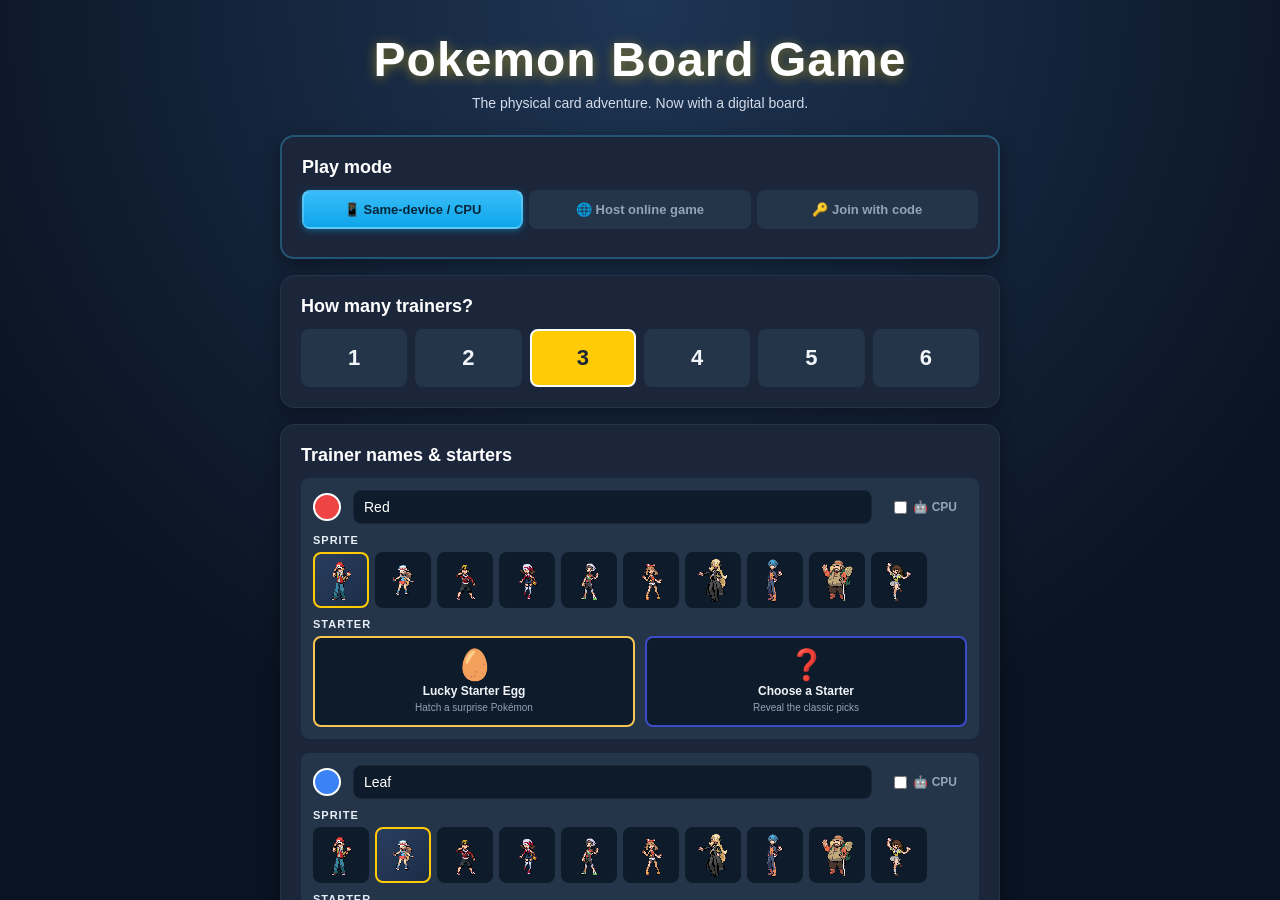
==== commit be705413: "Post-game mini-games + fix 33 incorrect Pokemon types Mini-Games hub (unlocked after entering the Ha" ====
--- a/index.html
+++ b/index.html
@@ -68,6 +68,7 @@
       <button id="loadSaveBtn" class="ghost-btn">Resume last game</button>
       <button id="hallOfFameBtn" class="ghost-btn">Hall of Fame</button>
       <button id="arenaBtn" class="ghost-btn">⚔️ Champion Arena</button>
+      <button id="minigamesBtn" class="ghost-btn">🎮 Mini-Games</button>
       <button id="setupFullscreenBtn" class="ghost-btn">⛶ Fullscreen</button>
       <button id="startGameBtn" class="primary-btn">Start adventure</button>
     </div>
@@ -533,6 +534,51 @@
     </div>
   </div>
 
+  <!-- =====================  MINI-GAMES HUB  ===================== -->
+  <div id="minigamesModal" class="modal" hidden>
+    <div class="modal-card minigames-card">
+      <h2>🎮 Post-Game Mini-Games</h2>
+      <p class="hint">Champion already? Keep the fun going.</p>
+      <div id="minigamesGrid" class="minigames-grid"></div>
+      <div class="modal-actions"><button id="minigamesCloseBtn" class="primary-btn">Close</button></div>
+    </div>
+  </div>
+
+  <!-- =====================  WHO'S THAT POKÉMON?  ===================== -->
+  <div id="whosThatModal" class="modal" hidden>
+    <div class="modal-card wt-card">
+      <h2>Who's That Pokémon?</h2>
+      <div class="wt-streak">Streak: <strong id="wtStreak">0</strong> · Best: <strong id="wtBest">0</strong></div>
+      <div class="wt-stage"><img id="wtSprite" class="wt-sprite silhouette" alt="" /></div>
+      <div id="wtOptions" class="wt-options"></div>
+      <p id="wtResult" class="wt-result"></p>
+      <div class="modal-actions"><button id="wtQuitBtn" class="ghost-btn">Quit</button></div>
+    </div>
+  </div>
+
+  <!-- =====================  TYPE MASTER  ===================== -->
+  <div id="typeMasterModal" class="modal" hidden>
+    <div class="modal-card tm-card">
+      <h2>🧠 Type Master</h2>
+      <div class="tm-streak">Streak: <strong id="tmStreak">0</strong> · Best: <strong id="tmBest">0</strong></div>
+      <div class="tm-stage"><img id="tmSprite" class="tm-sprite" alt="" /><div id="tmTypePill" class="tm-type-pill"></div></div>
+      <p id="tmQuestion" class="tm-question"></p>
+      <div id="tmOptions" class="tm-options"></div>
+      <p id="tmResult" class="tm-result"></p>
+      <div class="modal-actions"><button id="tmQuitBtn" class="ghost-btn">Quit</button></div>
+    </div>
+  </div>
+
+  <!-- =====================  BATTLE GAUNTLET  ===================== -->
+  <div id="gauntletModal" class="modal" hidden>
+    <div class="modal-card gauntlet-card">
+      <h2 id="gauntletTitle">⚔️ Battle Gauntlet</h2>
+      <p id="gauntletSub" class="hint"></p>
+      <div id="gauntletBody" class="gauntlet-body"></div>
+      <div class="modal-actions"><button id="gauntletCloseBtn" class="ghost-btn">Back</button></div>
+    </div>
+  </div>
+
   <!-- =====================  CHAMPION ARENA  ===================== -->
   <div id="arenaModal" class="modal" hidden>
     <div class="modal-card arena-card">
@@ -641,6 +687,7 @@
 <script src="js/game.js"></script>
 <script src="js/cpu.js"></script>
 <script src="js/mp.js"></script>
+<script src="js/minigames.js"></script>
 <script src="js/main.js"></script>
 
 </body>
--- a/styles.css
+++ b/styles.css
@@ -3064,3 +3064,83 @@
 .arena-fight-btn:hover { filter: brightness(1.15); transform: translateY(-1px); }
 .arena-team { display: flex; gap: 2px; flex-wrap: wrap; margin-top: 6px; }
 .arena-team img { width: 38px; height: 38px; image-rendering: pixelated; object-fit: contain; }
+
+/* ---------- Type effectiveness feedback ---------- */
+.battle-message.super { color: #34d399; text-shadow: 0 0 10px rgba(52,211,153,0.55); font-weight: bold; }
+.battle-message.resisted { color: #93c5fd; }
+.battle-message.no-effect { color: #9ca3af; font-style: italic; }
+.effect-flash { position: absolute; inset: 0; pointer-events: none; animation: effFlash 0.45s ease-out; }
+.effect-flash.super { background: radial-gradient(circle at 50% 45%, rgba(52,211,153,0.4), transparent 70%); }
+.effect-flash.resisted { background: radial-gradient(circle at 50% 45%, rgba(147,197,253,0.32), transparent 72%); }
+.effect-flash.no-effect { background: radial-gradient(circle at 50% 45%, rgba(156,163,175,0.3), transparent 72%); }
+@keyframes effFlash { from { opacity: 0.95; } to { opacity: 0; } }
+
+/* =========================================================
+   POST-GAME MINI-GAMES
+========================================================= */
+/* ---- Hub ---- */
+.minigames-card { max-width: 540px; }
+.minigames-grid { display: flex; flex-direction: column; gap: 10px; margin: 12px 0; }
+.mg-card {
+  display: flex; align-items: center; gap: 12px;
+  background: var(--bg-3); border: 1.5px solid #34506e; border-radius: var(--radius-sm); padding: 12px;
+}
+.mg-card.locked { opacity: 0.55; }
+.mg-icon { font-size: 34px; flex-shrink: 0; }
+.mg-info { flex: 1; min-width: 0; }
+.mg-name { font-weight: bold; font-size: 15px; }
+.mg-best { font-size: 11px; color: var(--pop); margin-top: 4px; }
+.mg-play {
+  background: var(--pop); color: var(--bg); border: none; border-radius: var(--radius-sm);
+  padding: 10px 18px; font-weight: bold; cursor: pointer; font-size: 14px; flex-shrink: 0;
+}
+.mg-play:disabled { background: #39424e; color: #6b7785; cursor: not-allowed; }
+.mg-play:hover:not(:disabled) { filter: brightness(1.1); }
+.mg-replay { width: 100%; text-align: center; margin-top: 8px; }
+
+/* ---- Who's That Pokémon? ---- */
+.wt-card, .tm-card { max-width: 440px; text-align: center; }
+.wt-streak, .tm-streak { font-size: 13px; color: var(--ink-dim); margin-bottom: 8px; }
+.wt-streak strong, .tm-streak strong { color: var(--pop); }
+.wt-stage { height: 180px; display: flex; align-items: center; justify-content: center; }
+.wt-sprite { width: 150px; height: 150px; image-rendering: pixelated; object-fit: contain; transition: filter 0.2s; }
+.wt-sprite.silhouette { filter: brightness(0); }
+.wt-sprite.revealed { filter: none; animation: wtPop 0.5s cubic-bezier(0.34,1.56,0.64,1); }
+@keyframes wtPop { from { transform: scale(0.8); } to { transform: scale(1); } }
+.wt-options, .tm-options { display: grid; grid-template-columns: 1fr 1fr; gap: 8px; margin: 10px 0; }
+.wt-option, .tm-option {
+  background: var(--bg-3); border: 1.5px solid #34506e; color: var(--ink);
+  border-radius: var(--radius-sm); padding: 12px 8px; font-weight: bold; cursor: pointer; font-size: 13px;
+  transition: transform 0.08s, background 0.1s;
+}
+.wt-option:hover, .tm-option:hover { background: #34506e; transform: translateY(-1px); }
+.wt-option.right, .tm-option.right { background: #16a34a; border-color: #22c55e; color: #fff; }
+.wt-option.wrong, .tm-option.wrong { background: #b91c1c; border-color: #ef4444; color: #fff; }
+.wt-result, .tm-result { min-height: 1.3em; font-size: 13px; margin: 6px 0; }
+.wt-result.good, .tm-result.good { color: #34d399; font-weight: bold; }
+.wt-result.bad, .tm-result.bad { color: #fca5a5; }
+
+/* ---- Type Master ---- */
+.tm-stage { display: flex; align-items: center; justify-content: center; gap: 14px; height: 120px; }
+.tm-sprite { width: 100px; height: 100px; image-rendering: pixelated; object-fit: contain; }
+.tm-type-pill { font-size: 12px; }
+.tm-attack-label { display: block; font-size: 10px; color: var(--ink-dim); margin-bottom: 4px; }
+.tm-question { font-size: 13px; margin: 8px 0; }
+.tm-options { grid-template-columns: 1fr 1fr; }
+
+/* ---- Battle Gauntlet ---- */
+.gauntlet-card { max-width: 520px; }
+.gauntlet-body { display: flex; flex-direction: column; gap: 8px; max-height: 52vh; overflow-y: auto; margin-top: 8px; }
+.gauntlet-team { background: var(--bg-3); border: 1.5px solid #34506e; border-radius: var(--radius-sm); padding: 8px 10px; }
+.gauntlet-team-head { display: flex; align-items: center; justify-content: space-between; }
+.gauntlet-team-name { font-weight: bold; font-size: 14px; }
+.gauntlet-start-btn {
+  background: #7c3aed; color: #fff; border: none; border-radius: var(--radius-sm);
+  padding: 8px 16px; font-weight: bold; cursor: pointer; font-size: 13px;
+}
+.gauntlet-start-btn:hover { filter: brightness(1.15); }
+.gauntlet-team-sprites { display: flex; gap: 2px; flex-wrap: wrap; margin-top: 6px; }
+.gauntlet-team-sprites img { width: 36px; height: 36px; image-rendering: pixelated; object-fit: contain; }
+.gauntlet-result { text-align: center; padding: 14px; }
+.gr-wave { font-size: 20px; margin-bottom: 6px; }
+.gr-wave strong { color: var(--pop); }
